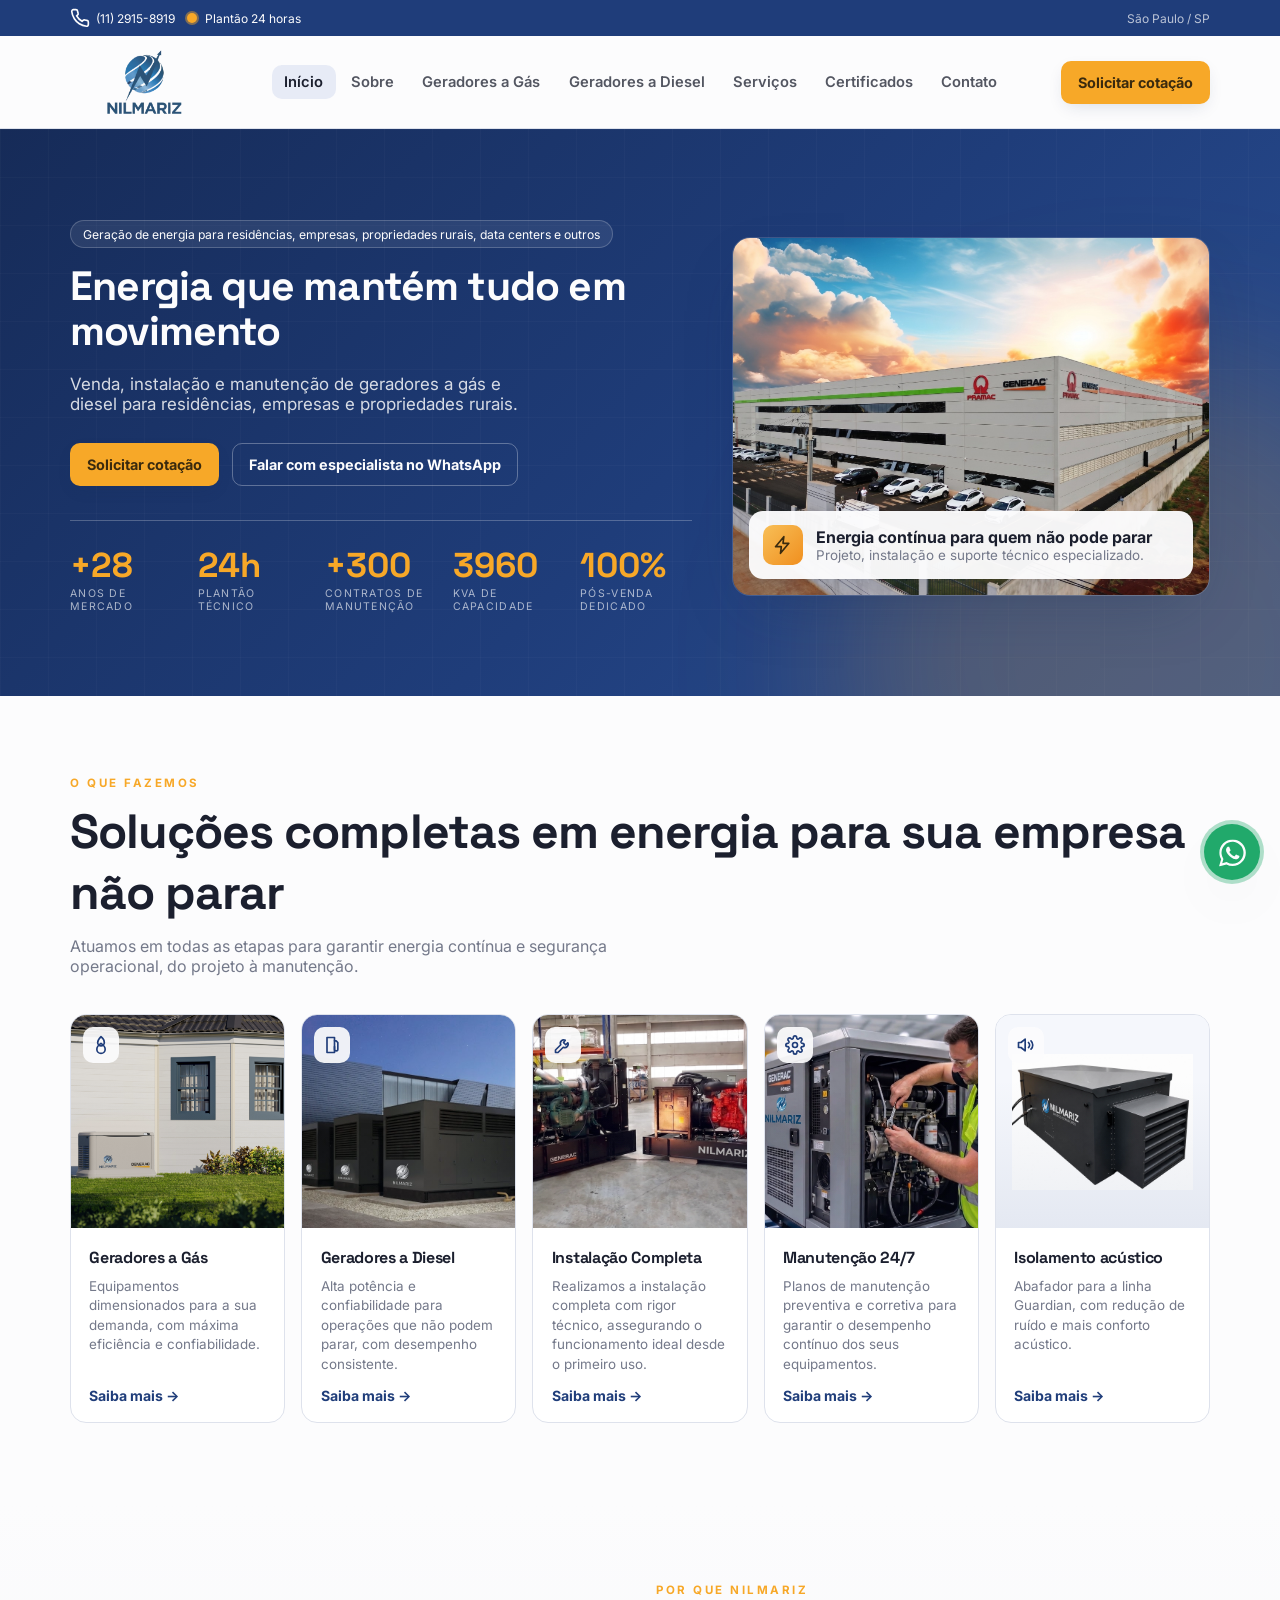
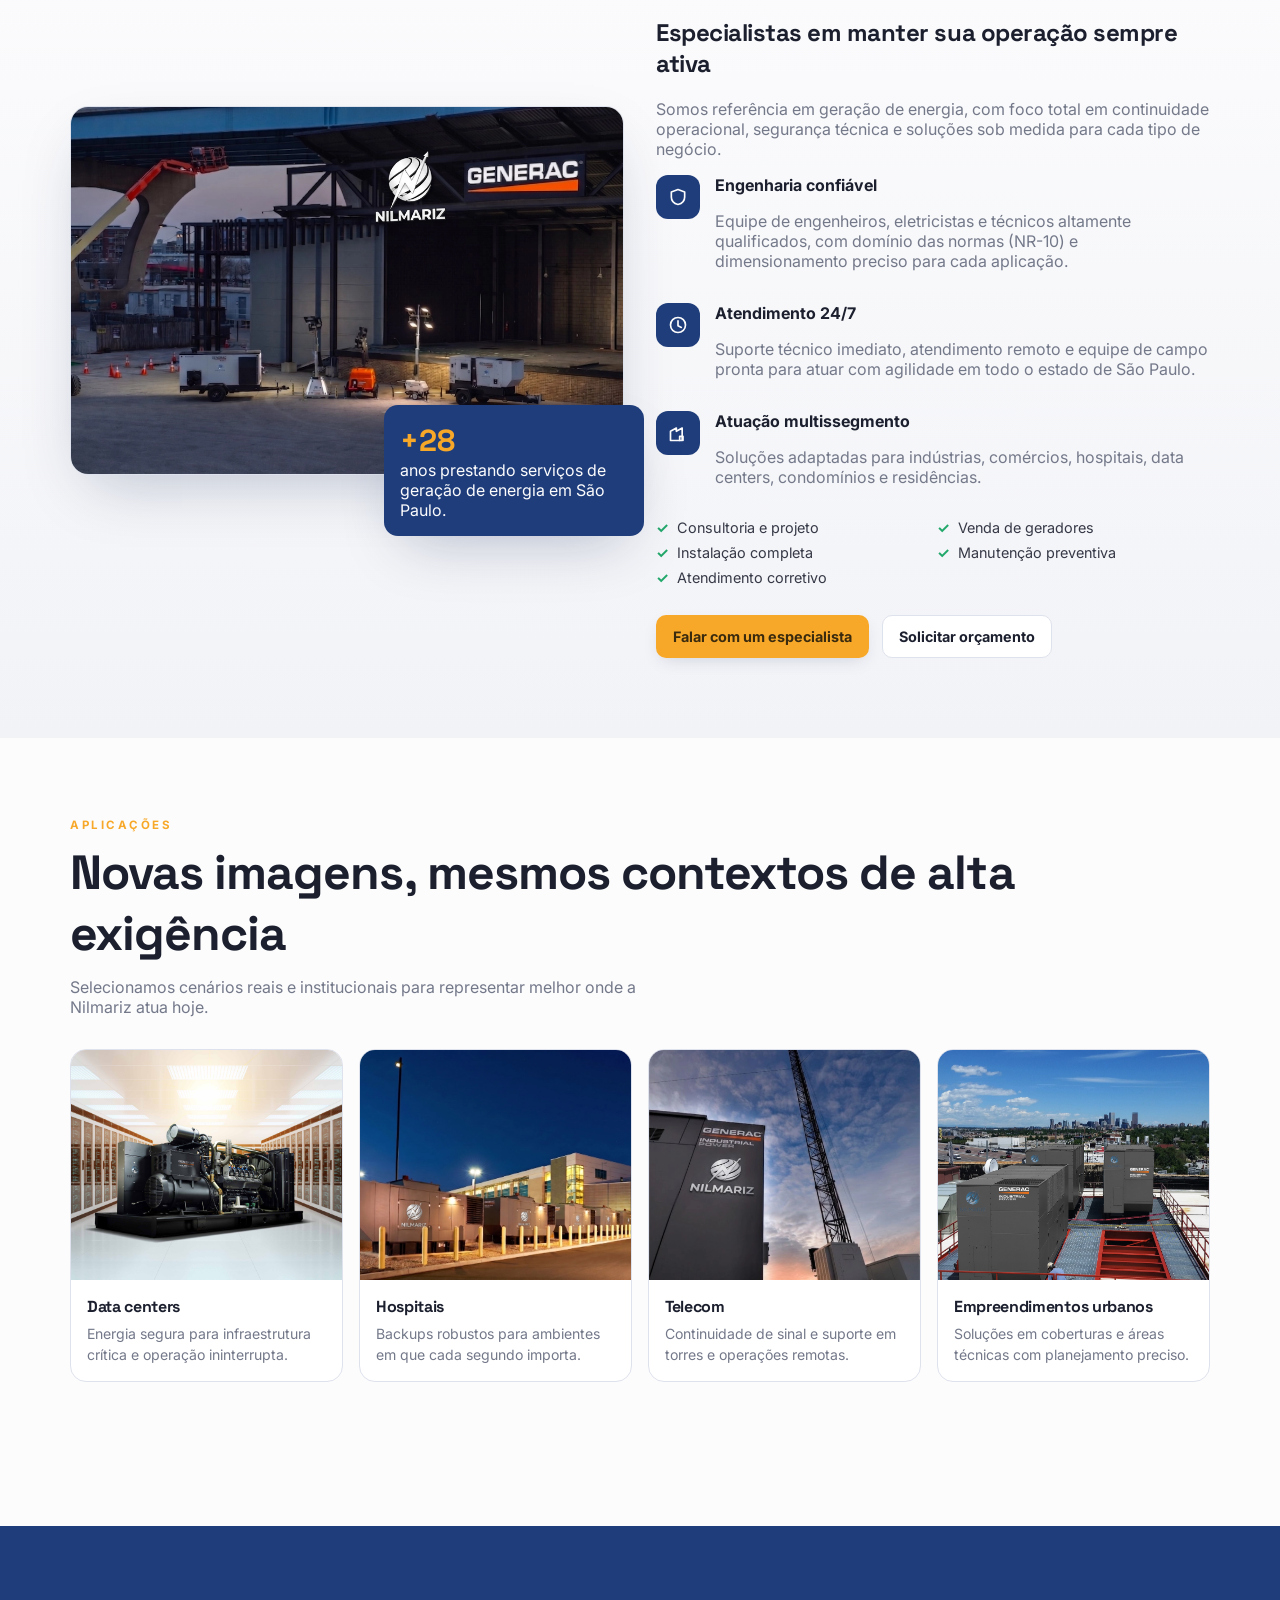
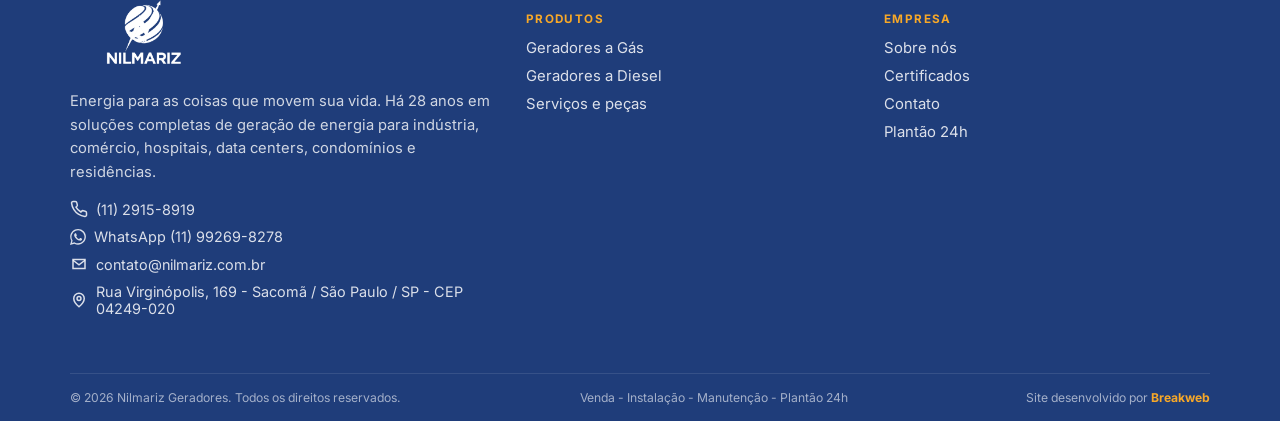
==== index.html @ 7e9a7c2b "Atualiza imagem principal da home" ====
﻿<!doctype html>
<html lang="pt-BR">
<head>
  <meta charset="utf-8">
  <meta name="viewport" content="width=device-width, initial-scale=1">
  <title>Nilmariz - Geradores a Gás e Diesel | Energia que move sua vida</title>
  <meta name="description" content="Venda, instalação e manutenção de geradores a gás e diesel para residências, empresas e propriedades rurais.">
  <link rel="preconnect" href="https://fonts.googleapis.com">
  <link rel="preconnect" href="https://fonts.gstatic.com" crossorigin>
  <link href="https://fonts.googleapis.com/css2?family=Inter:wght@400;500;600;700&family=Space+Grotesk:wght@500;600;700&display=swap" rel="stylesheet">
  <link rel="stylesheet" href="assets/styles.css">
  <link rel="icon" type="image/svg+xml" href="assets/images/favicon.svg">
</head>
<body data-page="home">
  <div data-header></div>

  <main>
    <section class="hero">
      <div class="pattern grid-pattern"></div>
      <div class="blur-ball"></div>
      <div class="container hero-grid">
        <div>
          <div class="pill">Geração de energia para residências, empresas, propriedades rurais, data centers e outros</div>
          <h1>Energia que mantém tudo em movimento</h1>
          <p>Venda, instalação e manutenção de geradores a gás e diesel para residências, empresas e propriedades rurais.</p>
          <div class="hero-actions">
            <a class="btn btn-energy" href="https://wa.me/5511992698278?text=Ol%C3%A1!%20Gostaria%20de%20solicitar%20uma%20cota%C3%A7%C3%A3o." target="_blank" rel="noreferrer">Solicitar cotação</a>
            <a class="btn btn-outline" href="https://wa.me/5511992698278?text=Ol%C3%A1!%20Quero%20falar%20com%20um%20especialista." target="_blank" rel="noreferrer">Falar com especialista no WhatsApp</a>
          </div>
          <div class="stats">
            <div><div class="value">+28</div><div class="label">anos de mercado</div></div>
            <div><div class="value">24h</div><div class="label">plantão técnico</div></div>
            <div><div class="value">+300</div><div class="label">contratos de manutenção</div></div>
            <div><div class="value">3960</div><div class="label">kVA de capacidade</div></div>
            <div><div class="value">100%</div><div class="label">pós-venda dedicado</div></div>
          </div>
        </div>
        <div class="hero-image-card hero-image-card-focus">
          <img src="assets/images/home-cover-building-clean.png" alt="Centro logístico com marcas parceiras e gerador em área externa">
          <div class="floating-card">
            <span class="floating-icon"><svg viewBox="0 0 24 24"><path d="M13 2L3 14h7l-1 8 10-12h-7z"/></svg></span>
            <span>
              <div class="floating-title">Energia contínua para quem não pode parar</div>
              <div class="floating-desc">Projeto, instalação e suporte técnico especializado.</div>
            </span>
          </div>
        </div>
      </div>
    </section>

    <section class="section">
      <div class="container">
        <div class="section-head">
          <div>
            <div class="eyebrow">O QUE FAZEMOS</div>
            <h2>Soluções completas em energia para sua empresa não parar</h2>
            <p class="muted">Atuamos em todas as etapas para garantir energia contínua e segurança operacional, do projeto à manutenção.</p>
          </div>
        </div>

        <div class="grid-4 solutions-grid">
          <a class="card product-card" href="geradores-gas.html">
            <div class="product-media">
              <img src="assets/images/residential-daytime-house.png" alt="Gerador residencial a gás ao lado de uma casa">
              <span class="icon-badge"><svg viewBox="0 0 24 24"><path d="M12 2s4 3.3 4 7a4 4 0 0 1-8 0c0-2.8 2-5 4-7z"/><path d="M12 10c3 2 5 4.2 5 7a5 5 0 0 1-10 0c0-2.8 1.8-4.8 5-7z"/></svg></span>
            </div>
            <div class="product-body">
              <h3>Geradores a Gás</h3>
              <p>Equipamentos dimensionados para a sua demanda, com máxima eficiência e confiabilidade.</p>
              <span class="link-arrow">Saiba mais &rarr;</span>
            </div>
          </a>

          <a class="card product-card" href="geradores-diesel.html">
            <div class="product-media product-media-diesel">
              <img src="assets/images/home-diesel-datacenter.png" alt="Geradores Nilmariz e Generac instalados em ambiente de data center">
              <span class="icon-badge"><svg viewBox="0 0 24 24"><path d="M6 3h9v18H6z"/><path d="M15 7h2l2 2v8a2 2 0 0 1-4 0v-3"/></svg></span>
            </div>
            <div class="product-body">
              <h3>Geradores a Diesel</h3>
              <p>Alta potência e confiabilidade para operações que não podem parar, com desempenho consistente.</p>
              <span class="link-arrow">Saiba mais &rarr;</span>
            </div>
          </a>

          <a class="card product-card" href="servicos.html">
            <div class="product-media product-media-install">
              <img src="assets/images/open-generators-showcase.png" alt="Geradores Nilmariz em área técnica prontos para instalação">
              <span class="icon-badge"><svg viewBox="0 0 24 24"><path d="M14.7 6.3a4 4 0 0 0-5.4 5.4L3 18v3h3l6.3-6.3a4 4 0 0 0 5.4-5.4l-2.4 2.4-2.6-2.6z"/></svg></span>
            </div>
            <div class="product-body">
              <h3>Instalação Completa</h3>
              <p>Realizamos a instalação completa com rigor técnico, assegurando o funcionamento ideal desde o primeiro uso.</p>
              <span class="link-arrow">Saiba mais &rarr;</span>
            </div>
          </a>

          <a class="card product-card" href="servicos.html">
            <div class="product-media">
              <img src="assets/images/maintenance-technician.png" alt="Técnico realizando manutenção em gerador Nilmariz">
              <span class="icon-badge"><svg viewBox="0 0 24 24"><circle cx="12" cy="12" r="3"/><path d="M19.4 15a1.7 1.7 0 0 0 .3 1.8l.1.1a2 2 0 1 1-2.8 2.8l-.1-.1a1.7 1.7 0 0 0-1.8-.3 1.7 1.7 0 0 0-1 1.5V21a2 2 0 1 1-4 0v-.2a1.7 1.7 0 0 0-1-1.5 1.7 1.7 0 0 0-1.8.3l-.1.1a2 2 0 1 1-2.8-2.8l.1-.1a1.7 1.7 0 0 0 .3-1.8 1.7 1.7 0 0 0-1.5-1H3a2 2 0 1 1 0-4h.2a1.7 1.7 0 0 0 1.5-1 1.7 1.7 0 0 0-.3-1.8l-.1-.1a2 2 0 1 1 2.8-2.8l.1.1a1.7 1.7 0 0 0 1.8.3 1.7 1.7 0 0 0 1-1.5V3a2 2 0 1 1 4 0v.2a1.7 1.7 0 0 0 1 1.5 1.7 1.7 0 0 0 1.8-.3l.1-.1a2 2 0 1 1 2.8 2.8l-.1.1a1.7 1.7 0 0 0-.3 1.8 1.7 1.7 0 0 0 1.5 1H21a2 2 0 1 1 0 4h-.2a1.7 1.7 0 0 0-1.5 1z"/></svg></span>
            </div>
            <div class="product-body">
              <h3>Manutenção 24/7</h3>
              <p>Planos de manutenção preventiva e corretiva para garantir o desempenho contínuo dos seus equipamentos.</p>
              <span class="link-arrow">Saiba mais &rarr;</span>
            </div>
          </a>
          <a class="card product-card" href="https://wa.me/5511992698278?text=Ol%C3%A1!%20Quero%20saber%20mais%20sobre%20isolamento%20ac%C3%BAstico%20para%20geradores%20Guardian." target="_blank" rel="noreferrer">
            <div class="product-media product-media-acoustic">
              <img src="assets/images/dropover-acoustic-box.png" alt="Solução de isolamento acústico Nilmariz para geradores Guardian">
              <span class="icon-badge"><svg viewBox="0 0 24 24"><path d="M11 5L6 9H3v6h3l5 4z"/><path d="M15 9a4 4 0 0 1 0 6"/><path d="M18 7a7 7 0 0 1 0 10"/></svg></span>
            </div>
            <div class="product-body">
              <h3>Isolamento acústico</h3>
              <p>Abafador para a linha Guardian, com redução de ruído e mais conforto acústico.</p>
              <span class="link-arrow">Saiba mais &rarr;</span>
            </div>
          </a>
        </div>
      </div>
    </section>

    <section class="section subtle">
      <div class="container split">
        <div>
          <div class="media-card media-card-why"><img src="assets/images/why-nilmariz-stage-power.png" alt="Equipamentos Nilmariz em operação em estrutura urbana com destaque para a marca"></div>
          <div class="badge-overlay"><strong>+28</strong><div>anos prestando serviços de geração de energia em São Paulo.</div></div>
        </div>
        <div>
          <div class="eyebrow">POR QUE NILMARIZ</div>
          <h2>Especialistas em manter sua operação sempre ativa</h2>
          <p class="muted">Somos referência em geração de energia, com foco total em continuidade operacional, segurança técnica e soluções sob medida para cada tipo de negócio.</p>

          <div class="reason"><span class="reason-icon"><svg viewBox="0 0 24 24"><path d="M12 3l8 3v6c0 5-3.5 8-8 9-4.5-1-8-4-8-9V6z"/></svg></span><div><strong>Engenharia confiável</strong><p class="muted">Equipe de engenheiros, eletricistas e técnicos altamente qualificados, com domínio das normas (NR-10) e dimensionamento preciso para cada aplicação.</p></div></div>
          <div class="reason"><span class="reason-icon"><svg viewBox="0 0 24 24"><circle cx="12" cy="12" r="9"/><path d="M12 7v6l4 2"/></svg></span><div><strong>Atendimento 24/7</strong><p class="muted">Suporte técnico imediato, atendimento remoto e equipe de campo pronta para atuar com agilidade em todo o estado de São Paulo.</p></div></div>
          <div class="reason"><span class="reason-icon"><svg viewBox="0 0 24 24"><path d="M3 21V10l7-4v4l7-4v15z"/><path d="M14 21v-5h4v5"/></svg></span><div><strong>Atuação multissegmento</strong><p class="muted">Soluções adaptadas para indústrias, comércios, hospitais, data centers, condomínios e residências.</p></div></div>

          <ul class="check-list grid">
            <li><span class="check-mark">&#10003;</span> Consultoria e projeto</li>
            <li><span class="check-mark">&#10003;</span> Venda de geradores</li>
            <li><span class="check-mark">&#10003;</span> Instalação completa</li>
            <li><span class="check-mark">&#10003;</span> Manutenção preventiva</li>
            <li><span class="check-mark">&#10003;</span> Atendimento corretivo</li>
          </ul>

          <div class="hero-actions">
            <a class="btn btn-energy" href="https://wa.me/5511992698278?text=Ol%C3%A1!%20Quero%20falar%20com%20um%20especialista." target="_blank" rel="noreferrer">Falar com um especialista</a>
            <a class="btn btn-outline-dark" href="https://wa.me/5511992698278?text=Ol%C3%A1!%20Gostaria%20de%20solicitar%20um%20or%C3%A7amento." target="_blank" rel="noreferrer">Solicitar orçamento</a>
          </div>
        </div>
      </div>
    </section>

    <section class="section">
      <div class="container">
        <div class="section-head">
          <div>
            <div class="eyebrow">APLICAÇÕES</div>
            <h2>Novas imagens, mesmos contextos de alta exigência</h2>
            <p class="muted">Selecionamos cenários reais e institucionais para representar melhor onde a Nilmariz atua hoje.</p>
          </div>
        </div>
        <div class="showcase-grid">
          <article class="card showcase-card">
            <img src="assets/images/datacenter-generator-room.png" alt="Gerador instalado em sala de data center">
            <div class="showcase-copy">
              <h3>Data centers</h3>
              <p>Energia segura para infraestrutura crítica e operação ininterrupta.</p>
            </div>
          </article>
          <article class="card showcase-card">
            <img src="assets/images/hospital-campus-night.png" alt="Geradores instalados em área externa hospitalar">
            <div class="showcase-copy">
              <h3>Hospitais</h3>
              <p>Backups robustos para ambientes em que cada segundo importa.</p>
            </div>
          </article>
          <article class="card showcase-card showcase-card-telecom">
            <img src="assets/images/telecom-tower-sunset.png" alt="Gerador de apoio em estrutura de telecomunicações">
            <div class="showcase-copy">
              <h3>Telecom</h3>
              <p>Continuidade de sinal e suporte em torres e operações remotas.</p>
            </div>
          </article>
          <article class="card showcase-card">
            <img src="assets/images/rooftop-generator-bank.png" alt="Conjunto de geradores em cobertura técnica">
            <div class="showcase-copy">
              <h3>Empreendimentos urbanos</h3>
              <p>Soluções em coberturas e áreas técnicas com planejamento preciso.</p>
            </div>
          </article>
        </div>
      </div>
    </section>
  </main>

  <div data-footer></div>
  <script src="assets/app.js"></script>
</body>
</html>
---- assets/styles.css ----
:root {
  --background: #fcfcfd;
  --foreground: #1b1f2e;
  --card: #ffffff;
  --primary: #1f3d7a;
  --primary-foreground: #fcfcfd;
  --primary-soft: #edeff7;
  --secondary: #f2f3f7;
  --muted: #f3f4f7;
  --muted-foreground: #74798a;
  --accent: #e7ebf6;
  --energy: #f7a828;
  --energy-foreground: #3a2a0e;
  --success: #22a86b;
  --success-foreground: #fcfcfd;
  --border: #dee2ec;
  --ring: #1f3d7a;
  --gradient-hero: linear-gradient(135deg, #162b58 0%, #1f3d7a 55%, #2a4f95 100%);
  --gradient-energy: linear-gradient(135deg, #f8bf57 0%, #f08f1f 100%);
  --gradient-subtle: linear-gradient(180deg, #fcfcfd 0%, #f2f3f7 100%);
  --shadow-sm: 0 1px 2px 0 rgba(22, 43, 88, 0.06);
  --shadow-card: 0 6px 18px -6px rgba(22, 43, 88, 0.18);
  --shadow-elevated: 0 24px 60px -20px rgba(22, 43, 88, 0.28);
  --shadow-glow: 0 12px 40px -12px rgba(247, 168, 40, 0.45);
}

* {
  box-sizing: border-box;
}

html {
  scroll-behavior: smooth;
}

body {
  margin: 0;
  background: var(--background);
  color: var(--foreground);
  font-family: "Inter", sans-serif;
  text-rendering: optimizeLegibility;
  -webkit-font-smoothing: antialiased;
}

h1, h2, h3, h4 {
  font-family: "Space Grotesk", sans-serif;
  letter-spacing: -0.02em;
}

a {
  color: inherit;
  text-decoration: none;
}

.container {
  width: min(1140px, calc(100% - 2rem));
  margin: 0 auto;
}

.section {
  padding: 5rem 0;
}

.section.subtle {
  background: var(--gradient-subtle);
}

.eyebrow {
  font-size: 0.72rem;
  font-weight: 700;
  letter-spacing: 0.22em;
  text-transform: uppercase;
  color: var(--energy);
}

.muted {
  color: var(--muted-foreground);
}

.grid-pattern {
  background-image:
    linear-gradient(rgba(255, 255, 255, 0.06) 1px, transparent 1px),
    linear-gradient(90deg, rgba(255, 255, 255, 0.06) 1px, transparent 1px);
  background-size: 48px 48px;
}

.header-top {
  background: var(--primary);
  color: var(--primary-foreground);
  font-size: 0.75rem;
}

.header-top .container {
  min-height: 36px;
  display: flex;
  align-items: center;
  justify-content: space-between;
  gap: 1rem;
}

.top-left,
.top-right {
  display: flex;
  align-items: center;
  gap: 0.75rem;
}

.ping-wrap {
  position: relative;
  width: 10px;
  height: 10px;
}

.ping-wrap::before,
.ping-wrap::after {
  content: "";
  position: absolute;
  border-radius: 999px;
}

.ping-wrap::before {
  inset: 0;
  background: var(--energy);
}

.ping-wrap::after {
  inset: -2px;
  background: rgba(247, 168, 40, 0.45);
  animation: ping 1.3s infinite;
}

@keyframes ping {
  0% { transform: scale(0.8); opacity: 1; }
  100% { transform: scale(1.8); opacity: 0; }
}

.site-header {
  position: sticky;
  top: 0;
  z-index: 40;
  background: rgba(252, 252, 253, 0.9);
  border-bottom: 1px solid var(--border);
  backdrop-filter: blur(12px);
}

.site-header .bar {
  min-height: 92px;
  display: flex;
  align-items: center;
  justify-content: space-between;
  gap: 1rem;
}

.brand {
  display: flex;
  align-items: center;
  flex-shrink: 0;
}

.brand-logo {
  width: auto;
  height: clamp(80px, 6.6vw, 98px);
  display: block;
  object-fit: contain;
}

.nav-links {
  display: flex;
  align-items: center;
  gap: 0.2rem;
}

.nav-links a {
  font-size: 0.92rem;
  font-weight: 600;
  color: rgba(27, 31, 46, 0.75);
  padding: 0.52rem 0.78rem;
  border-radius: 10px;
  transition: 0.2s ease;
}

.nav-links a:hover,
.nav-links a.active {
  background: var(--accent);
  color: var(--foreground);
}

.btn {
  border: 1px solid transparent;
  border-radius: 10px;
  padding: 0.75rem 1rem;
  font-weight: 700;
  font-size: 0.9rem;
  display: inline-flex;
  align-items: center;
  justify-content: center;
  gap: 0.5rem;
  cursor: pointer;
  transition: 0.2s ease;
}

.btn:hover {
  transform: translateY(-1px);
}

.btn-energy {
  background: var(--energy);
  color: var(--energy-foreground);
  box-shadow: var(--shadow-card);
}

.btn-energy:hover {
  box-shadow: var(--shadow-glow);
  transform: scale(1.02);
}

.btn-outline {
  border-color: rgba(252, 252, 253, 0.3);
  color: var(--primary-foreground);
}

.btn-outline:hover {
  background: rgba(252, 252, 253, 0.11);
}

.btn-outline-dark {
  border-color: var(--border);
  color: var(--foreground);
  background: var(--card);
}

.header-actions {
  display: flex;
  align-items: center;
  gap: 0.55rem;
}

.mobile-toggle {
  width: 38px;
  height: 38px;
  border: 1px solid var(--border);
  border-radius: 10px;
  display: none;
  place-items: center;
  background: #fff;
  cursor: pointer;
}

.mobile-nav {
  display: none;
  border-top: 1px solid var(--border);
  padding: 0.7rem 0;
}

.mobile-nav a {
  display: block;
  padding: 0.72rem 0.2rem;
  font-weight: 600;
  color: rgba(27, 31, 46, 0.82);
}

.hero {
  position: relative;
  overflow: hidden;
  background: var(--gradient-hero);
  color: var(--primary-foreground);
}

.hero .pattern {
  position: absolute;
  inset: 0;
  opacity: 0.4;
}

.hero .blur-ball {
  position: absolute;
  right: -160px;
  top: 40%;
  width: 600px;
  height: 600px;
  border-radius: 999px;
  background: rgba(247, 168, 40, 0.2);
  filter: blur(80px);
}

.hero-grid {
  display: grid;
  gap: 2.5rem;
  grid-template-columns: 1.3fr 1fr;
  padding: 5.7rem 0 5.2rem;
  position: relative;
  z-index: 1;
}

.pill {
  width: fit-content;
  border: 1px solid rgba(252, 252, 253, 0.2);
  background: rgba(252, 252, 253, 0.08);
  border-radius: 999px;
  padding: 0.35rem 0.75rem;
  font-size: 0.76rem;
}

.hero h1 {
  font-size: clamp(1.8rem, 3.2vw, 2.9rem);
  margin: 1rem 0 0;
  line-height: 1.1;
}

.energy-gradient {
  background: var(--gradient-energy);
  -webkit-background-clip: text;
  background-clip: text;
  color: transparent;
}

.hero p {
  font-size: 1.06rem;
  color: rgba(252, 252, 253, 0.83);
  max-width: 42ch;
  margin-top: 1.25rem;
}

.hero-actions {
  margin-top: 1.8rem;
  display: flex;
  flex-wrap: wrap;
  gap: 0.8rem;
}

.stats {
  margin-top: 2.1rem;
  padding-top: 1.4rem;
  border-top: 1px solid rgba(252, 252, 253, 0.24);
  display: grid;
  grid-template-columns: repeat(5, minmax(0, 1fr));
  gap: 1rem;
}

.stats .value {
  color: var(--energy);
  font-size: clamp(1.65rem, 2.7vw, 2.4rem);
  font-family: "Space Grotesk", sans-serif;
  font-weight: 700;
}

.stats .label {
  text-transform: uppercase;
  letter-spacing: 0.12em;
  font-size: 0.66rem;
  color: rgba(252, 252, 253, 0.64);
}

.hero-image-card {
  position: relative;
  min-height: 460px;
  border: 1px solid rgba(252, 252, 253, 0.14);
  border-radius: 18px;
  overflow: hidden;
  box-shadow: var(--shadow-elevated);
}

.hero-image-card img,
.media-card img {
  width: 100%;
  height: 100%;
  object-fit: cover;
}

.hero-image-card-focus img {
  object-fit: cover;
  object-position: center;
}

.hero-image-card-focus {
  min-height: 0;
  aspect-ratio: 4 / 3;
  align-self: center;
}

.floating-card {
  position: absolute;
  left: 1rem;
  right: 1rem;
  bottom: 1rem;
  display: flex;
  gap: 0.85rem;
  align-items: center;
  border-radius: 14px;
  padding: 0.88rem;
  background: rgba(252, 252, 253, 0.96);
  box-shadow: var(--shadow-card);
}

.floating-icon {
  width: 40px;
  height: 40px;
  border-radius: 10px;
  display: grid;
  place-items: center;
  background: var(--gradient-energy);
  color: var(--energy-foreground);
}

.floating-icon svg,
.icon-badge svg,
.reason-icon svg {
  width: 20px;
  height: 20px;
  stroke-width: 2;
  fill: none;
  stroke: currentColor;
  stroke-linecap: round;
  stroke-linejoin: round;
}

.floating-title {
  color: var(--foreground);
  font-weight: 700;
}

.floating-desc {
  color: var(--muted-foreground);
  font-size: 0.84rem;
}

.section-head {
  display: flex;
  align-items: end;
  justify-content: space-between;
  gap: 1rem;
}

.section-head h2 {
  margin: 0.65rem 0 0;
  font-size: clamp(1.85rem, 4vw, 3rem);
}

.section-head p {
  margin: 0.8rem 0 0;
  max-width: 58ch;
}

.grid-4 {
  margin-top: 2.4rem;
  display: grid;
  grid-template-columns: repeat(4, minmax(0, 1fr));
  gap: 1rem;
}

.solutions-grid {
  grid-template-columns: repeat(5, minmax(0, 1fr));
  align-items: stretch;
}

.grid-3 {
  margin-top: 2.4rem;
  display: grid;
  grid-template-columns: repeat(3, minmax(0, 1fr));
  gap: 1rem;
}

.grid-2 {
  display: grid;
  grid-template-columns: repeat(2, minmax(0, 1fr));
  gap: 1rem;
}

.card {
  background: var(--card);
  border: 1px solid var(--border);
  border-radius: 16px;
}

.product-card {
  overflow: hidden;
  transition: 0.25s ease;
}

.solutions-grid .product-card {
  display: flex;
  flex-direction: column;
  height: 100%;
}

.product-card:hover {
  transform: translateY(-4px);
  border-color: rgba(31, 61, 122, 0.4);
  box-shadow: var(--shadow-card);
}

.product-media {
  position: relative;
  aspect-ratio: 1 / 1;
  overflow: hidden;
  background: #e9edf5;
  display: flex;
  align-items: center;
  justify-content: center;
}

.product-media img {
  width: 100%;
  height: 100%;
  object-fit: cover;
  object-position: center;
  transition: transform 0.8s ease;
}

.product-media-diesel img {
  object-position: center;
}

.product-media-install img {
  object-position: center;
}

.product-media-acoustic {
  background: #f5f7fc;
}

.product-media-acoustic img {
  object-fit: contain;
  padding: 1rem;
}

.product-card:hover .product-media img {
  transform: scale(1.02);
}

.product-media::after {
  content: "";
  position: absolute;
  inset: 0;
  background: linear-gradient(180deg, transparent 30%, rgba(31, 61, 122, 0.08) 100%);
}

.icon-badge {
  position: absolute;
  top: 0.75rem;
  left: 0.75rem;
  width: 36px;
  height: 36px;
  border-radius: 10px;
  display: grid;
  place-items: center;
  z-index: 2;
  background: rgba(252, 252, 253, 0.92);
  color: var(--primary);
}

.product-body {
  padding: 1.15rem;
}

.solutions-grid .product-body {
  display: flex;
  flex: 1;
  flex-direction: column;
}

.product-body h3 {
  margin: 0;
  font-size: 1.12rem;
}

.product-body p {
  margin: 0.58rem 0 0.8rem;
  color: var(--muted-foreground);
  font-size: 0.9rem;
  line-height: 1.5;
}

.solutions-grid .product-body h3 {
  font-size: 1rem;
}

.solutions-grid .product-body p {
  font-size: 0.84rem;
  line-height: 1.45;
}

.solutions-grid .link-arrow {
  margin-top: auto;
}

.showcase-grid {
  margin-top: 2rem;
  display: grid;
  grid-template-columns: repeat(4, minmax(0, 1fr));
  gap: 1rem;
}

.showcase-card {
  overflow: hidden;
}

.showcase-card img {
  width: 100%;
  height: 230px;
  object-fit: cover;
  display: block;
}

.showcase-card-telecom img {
  object-position: center top;
}

.showcase-card-logistics img {
  object-position: 84% center;
}

.showcase-card-temp-power img {
  object-fit: cover;
  object-position: center;
}

.showcase-card-rooftop-service img {
  object-position: 32% center;
}

.showcase-card-temp-service img {
  object-position: 42% center;
}

.showcase-card-guardian img {
  object-position: center 58%;
}

.showcase-copy {
  padding: 1rem;
}

.showcase-copy h3 {
  margin: 0 0 0.35rem;
  font-size: 1rem;
}

.showcase-copy p {
  margin: 0;
  color: var(--muted-foreground);
  font-size: 0.88rem;
  line-height: 1.5;
}

.link-arrow {
  color: var(--primary);
  font-weight: 700;
  font-size: 0.88rem;
}

.split {
  display: grid;
  grid-template-columns: 1fr 1fr;
  gap: 2rem;
  align-items: center;
}

.split > * {
  min-width: 0;
}

.split-top {
  align-items: start;
}

.media-card {
  border-radius: 18px;
  overflow: hidden;
  box-shadow: var(--shadow-elevated);
  border: 1px solid var(--border);
  min-height: 450px;
}

.media-card-install {
  min-height: 0;
  aspect-ratio: 16 / 10;
}

.media-card-install img {
  width: 100%;
  height: 100%;
  object-fit: cover;
  display: block;
}

.media-card-maintenance {
  min-height: 0;
  aspect-ratio: 16 / 9;
}

.media-card-maintenance img {
  width: 100%;
  height: 100%;
  object-fit: cover;
  object-position: center;
  display: block;
}

.media-card-why {
  min-height: 0;
  aspect-ratio: 3 / 2;
}

.media-card-why img {
  width: 100%;
  height: 100%;
  object-fit: cover;
  object-position: center;
  display: block;
}

.badge-overlay {
  margin-left: auto;
  margin-top: -70px;
  max-width: 260px;
  background: var(--primary);
  color: var(--primary-foreground);
  border-radius: 14px;
  padding: 1rem;
  box-shadow: var(--shadow-elevated);
  position: relative;
  right: -20px;
}

.badge-overlay strong {
  color: var(--energy);
  font-family: "Space Grotesk", sans-serif;
  font-size: 1.9rem;
}

.reason {
  display: flex;
  gap: 0.95rem;
  margin-top: 1rem;
}

.reason-icon,
.icon-box {
  width: 44px;
  height: 44px;
  border-radius: 12px;
  display: grid;
  place-items: center;
  flex-shrink: 0;
}

.reason-icon {
  background: var(--primary);
  color: var(--primary-foreground);
}

.icon-box.energy {
  background: var(--gradient-energy);
  color: var(--energy-foreground);
}

.icon-box.primary {
  background: var(--primary);
  color: var(--primary-foreground);
}

.icon-box svg {
  width: 20px;
  height: 20px;
  stroke-width: 2;
  fill: none;
  stroke: currentColor;
  stroke-linecap: round;
  stroke-linejoin: round;
}

.check-list {
  margin: 1rem 0 0;
  padding: 0;
  list-style: none;
  display: grid;
  gap: 0.5rem;
}

.check-list.grid {
  grid-template-columns: repeat(2, minmax(0, 1fr));
}

.check-list li {
  display: flex;
  align-items: start;
  gap: 0.5rem;
  color: rgba(27, 31, 46, 0.88);
  font-size: 0.9rem;
}

.check-list li svg {
  color: var(--success);
  flex-shrink: 0;
  margin-top: 0.15rem;
}

.check-mark {
  color: var(--success);
  font-weight: 700;
}

.check-list li::first-letter,
.model::first-letter {
  color: var(--success);
  font-weight: 700;
}

.cta-banner {
  position: relative;
  overflow: hidden;
  background: var(--primary);
  color: var(--primary-foreground);
}

.cta-banner .container {
  position: relative;
  z-index: 1;
  display: flex;
  justify-content: space-between;
  align-items: center;
  gap: 1rem;
}

.cta-banner .orb {
  position: absolute;
  left: -130px;
  top: -130px;
  width: 380px;
  height: 380px;
  border-radius: 999px;
  background: rgba(247, 168, 40, 0.2);
  filter: blur(65px);
}

.cta-banner .pattern {
  position: absolute;
  inset: 0;
  opacity: 0.3;
}

.cta-buttons {
  display: flex;
  flex-wrap: wrap;
  gap: 0.7rem;
}

.page-hero {
  position: relative;
  overflow: hidden;
  background: var(--gradient-hero);
  color: var(--primary-foreground);
  padding: 5rem 0;
}

.page-hero-media {
  position: absolute;
  right: 0;
  top: 0;
  bottom: 0;
  width: 52%;
  opacity: 0.28;
}

.page-hero-media::after {
  content: "";
  position: absolute;
  inset: 0;
  background: linear-gradient(90deg, rgba(31, 61, 122, 1) 0%, rgba(31, 61, 122, 0.6) 40%, rgba(31, 61, 122, 0) 100%);
}

.page-hero-media img {
  width: 100%;
  height: 100%;
  object-fit: cover;
}

.page-hero-content {
  position: relative;
  z-index: 1;
  max-width: 720px;
}

.page-hero h1 {
  margin: 0.55rem 0 0;
  font-size: clamp(2rem, 4.8vw, 3.7rem);
}

.page-hero p {
  margin-top: 1rem;
  color: rgba(252, 252, 253, 0.85);
  max-width: 58ch;
}

.feature-card {
  padding: 1.25rem;
  transition: 0.22s ease;
}

.feature-card:hover {
  transform: translateY(-2px);
  box-shadow: var(--shadow-card);
}

.feature-card h3 {
  margin: 0.8rem 0 0;
  font-size: 1.08rem;
}

.feature-card p {
  margin: 0.55rem 0 0;
  color: var(--muted-foreground);
  font-size: 0.92rem;
  line-height: 1.5;
}

.line-card {
  padding: 1.4rem;
  display: flex;
  flex-direction: column;
}

.line-top {
  display: flex;
  justify-content: space-between;
  gap: 0.8rem;
  align-items: center;
}

.badge {
  border-radius: 999px;
  font-size: 0.72rem;
  font-weight: 700;
  padding: 0.3rem 0.62rem;
}

.badge.energy {
  background: rgba(247, 168, 40, 0.2);
  color: var(--energy-foreground);
}

.line-sub {
  margin-top: 0.42rem;
  color: var(--muted-foreground);
  font-size: 0.88rem;
}

.models-list {
  margin-top: 0.82rem;
  border-top: 1px solid var(--border);
  padding-top: 0.82rem;
}

.model {
  display: flex;
  align-items: start;
  gap: 0.42rem;
  font-size: 0.86rem;
  margin-top: 0.42rem;
}

.power-card {
  padding: 1.5rem;
}

.power-head {
  display: flex;
  justify-content: space-between;
  align-items: end;
  gap: 1rem;
}

.power-grid {
  margin-top: 1rem;
  display: grid;
  grid-template-columns: repeat(4, minmax(0, 1fr));
  gap: 0.5rem 0.9rem;
}

.mini-chip {
  border-radius: 999px;
  background: var(--accent);
  font-size: 0.75rem;
  font-weight: 600;
  padding: 0.3rem 0.65rem;
  width: fit-content;
}

.benefit-card {
  background: var(--primary);
  color: var(--primary-foreground);
  border-radius: 18px;
  padding: 1.6rem;
  box-shadow: var(--shadow-elevated);
}

.benefit-card h3 {
  margin: 0;
  color: var(--energy);
  font-size: 1.3rem;
}

.contact-grid {
  display: grid;
  grid-template-columns: repeat(3, minmax(0, 1fr));
  gap: 1rem;
}

.services-maint-grid {
  display: grid;
  grid-template-columns: 1.2fr 1fr;
  gap: 1.4rem;
}

.contact-card {
  padding: 1.25rem;
  transition: 0.2s ease;
}

.contact-card:hover {
  transform: translateY(-2px);
  box-shadow: var(--shadow-card);
}

.contact-card.highlight {
  border-color: rgba(34, 168, 107, 0.45);
  background: rgba(34, 168, 107, 0.05);
}

.contact-card h3 {
  margin: 0.8rem 0 0;
}

.contact-value {
  margin-top: 0.45rem;
  font-weight: 600;
}

.address-banner {
  margin-top: 2.1rem;
  display: grid;
  grid-template-columns: 1fr 1fr;
  gap: 1.5rem;
  border-radius: 18px;
  background: var(--gradient-hero);
  color: var(--primary-foreground);
  padding: 1.8rem;
}

.address-lines {
  margin-top: 1rem;
  display: grid;
  gap: 0.8rem;
}

.address-line {
  display: flex;
  align-items: start;
  gap: 0.55rem;
  color: rgba(252, 252, 253, 0.86);
  font-size: 0.92rem;
}

.map-wrap {
  border: 1px solid rgba(252, 252, 253, 0.2);
  border-radius: 14px;
  overflow: hidden;
  min-height: 260px;
}

.map-wrap iframe {
  width: 100%;
  height: 100%;
  min-height: 260px;
  border: 0;
}

.site-footer {
  background: var(--primary);
  color: var(--primary-foreground);
  margin-top: 4rem;
}

.footer-main {
  padding: 4rem 0 2.5rem;
  display: grid;
  grid-template-columns: 1.3fr 1fr 1fr;
  gap: 2rem;
  align-items: start;
}

.footer-brand {
  display: flex;
  align-items: center;
}

.footer-logo-image {
  filter: brightness(0) invert(1);
  width: auto;
  max-width: min(100%, 240px);
  height: 84px;
  display: block;
  object-fit: contain;
}

.footer-logo-image-light {
  filter: brightness(0) invert(1);
}

.footer-intro {
  margin-top: 1rem;
  color: rgba(252, 252, 253, 0.8);
  font-size: 0.92rem;
  line-height: 1.6;
}

.footer-contact {
  margin-top: 1rem;
  list-style: none;
  padding: 0;
  display: grid;
  gap: 0.62rem;
}

.footer-contact li {
  display: flex;
  gap: 0.5rem;
  align-items: center;
  color: rgba(252, 252, 253, 0.85);
  font-size: 0.9rem;
}

.footer-contact li svg {
  width: 18px;
  height: 18px;
  flex: 0 0 auto;
}

.footer-title {
  color: var(--energy);
  font-weight: 700;
  letter-spacing: 0.12em;
  text-transform: uppercase;
  font-size: 0.73rem;
  margin-bottom: 0.7rem;
}

.footer-nav-column {
  padding-top: 1.35rem;
}

.footer-links {
  list-style: none;
  padding: 0;
  margin: 0;
  display: grid;
  gap: 0.5rem;
}

.footer-links a {
  color: rgba(252, 252, 253, 0.86);
  font-size: 0.93rem;
}

.footer-bottom {
  border-top: 1px solid rgba(252, 252, 253, 0.1);
  padding: 1rem 0;
  display: flex;
  flex-wrap: wrap;
  align-items: center;
  gap: 1rem;
  justify-content: space-between;
  font-size: 0.76rem;
  color: rgba(252, 252, 253, 0.6);
}

.footer-credit-link {
  color: var(--energy);
  font-weight: 700;
}

.footer-credit-link:hover {
  color: #ffd27a;
}

.certificates-preview {
  margin-top: 2rem;
  padding: 1.4rem 1.5rem;
  border: 1px solid var(--border);
  border-radius: 18px;
  background: linear-gradient(135deg, rgba(31, 61, 122, 0.06) 0%, rgba(247, 168, 40, 0.1) 100%);
  display: flex;
  align-items: center;
  justify-content: space-between;
  gap: 1rem;
}

.certificate-grid {
  margin-top: 2rem;
  display: grid;
  grid-template-columns: repeat(4, minmax(0, 1fr));
  gap: 1rem;
}

.certificate-card {
  overflow: hidden;
}

.certificate-media {
  background: #fff;
  padding: 1rem;
  display: grid;
  place-items: center;
  min-height: 260px;
}

.certificate-media img {
  width: 100%;
  max-height: 220px;
  object-fit: contain;
  display: block;
}

.certificate-copy {
  padding: 1rem;
}

.certificate-copy h3 {
  margin: 0 0 0.35rem;
  font-size: 1rem;
}

.certificate-copy p {
  margin: 0;
  color: var(--muted-foreground);
  font-size: 0.88rem;
  line-height: 1.5;
}

.fab {
  position: fixed;
  right: 1.25rem;
  bottom: 1.25rem;
  z-index: 55;
  width: 56px;
  height: 56px;
  border-radius: 999px;
  display: flex;
  align-items: center;
  justify-content: center;
  padding: 0;
  line-height: 0;
  font-size: 0;
  background: var(--success);
  color: var(--success-foreground);
  box-shadow: var(--shadow-elevated);
}

.fab::before {
  content: "";
  position: absolute;
  inset: -4px;
  border-radius: 999px;
  background: rgba(34, 168, 107, 0.35);
  z-index: -1;
  animation: ping 1.4s infinite;
}

.fab-icon {
  width: 100%;
  height: 100%;
  display: flex;
  align-items: center;
  justify-content: center;
}

.not-found {
  min-height: 60vh;
  display: grid;
  place-items: center;
  text-align: center;
  padding: 2rem 0;
}

.not-found .code {
  font-family: "Space Grotesk", sans-serif;
  font-size: 4.8rem;
  font-weight: 700;
  color: var(--primary);
}

svg.icon {
  width: 20px;
  height: 20px;
  stroke-width: 2;
  fill: none;
  stroke: currentColor;
}

svg.icon-whatsapp {
  width: 24px;
  height: 24px;
  display: block;
  position: relative;
  z-index: 1;
  margin: 0;
}

.fab .icon-whatsapp {
  width: 27px;
  height: 27px;
  margin: 0 auto;
  transform: translateY(0.5px);
}

.footer-contact .icon-whatsapp {
  width: 16px;
  height: 16px;
  margin: 0;
}

.contact-card .icon-box .icon-whatsapp {
  width: 20px;
  height: 20px;
}

.contact-card .icon-box .icon-whatsapp-solid {
  width: 17px;
  height: 17px;
  display: block;
  flex-shrink: 0;
}

@media (max-width: 1024px) {
  .nav-links { display: none; }
  .mobile-toggle { display: grid; }
  .desktop-quote-btn { display: none; }
  .hero-grid,
  .split,
  .footer-main,
  .address-banner {
    grid-template-columns: 1fr;
  }
  .hero-image-card {
    min-height: 340px;
  }
  .hero-image-card-focus {
    aspect-ratio: 16 / 11;
  }
  .stats {
    grid-template-columns: repeat(2, minmax(0, 1fr));
  }
  .page-hero-media { display: none; }
  .badge-overlay { margin-top: 1rem; right: 0; }
  .power-grid { grid-template-columns: repeat(2, minmax(0, 1fr)); }
  .grid-4 { grid-template-columns: repeat(2, minmax(0, 1fr)); }
  .solutions-grid { grid-template-columns: repeat(3, minmax(0, 1fr)); }
  .grid-3 { grid-template-columns: repeat(2, minmax(0, 1fr)); }
  .showcase-grid { grid-template-columns: repeat(2, minmax(0, 1fr)); }
  .contact-grid { grid-template-columns: repeat(2, minmax(0, 1fr)); }
  .certificate-grid { grid-template-columns: repeat(2, minmax(0, 1fr)); }
  .services-maint-grid { grid-template-columns: 1fr; }
  .footer-nav-column { padding-top: 0; }
}

@media (max-width: 768px) {
  .header-top { display: none; }
  .mobile-nav.open { display: block; }
  .section { padding: 3.5rem 0; }
  .hero-grid { padding: 4.4rem 0; }
  .section-head { flex-direction: column; align-items: start; }
  .check-list.grid { grid-template-columns: 1fr; }
  .grid-4, .grid-3, .grid-2, .power-grid, .showcase-grid, .certificate-grid { grid-template-columns: 1fr; }
  .solutions-grid { grid-template-columns: 1fr; }
  .contact-grid { grid-template-columns: 1fr; }
  .cta-banner .container { flex-direction: column; align-items: flex-start; }
  .footer-bottom { flex-direction: column; }
  .certificates-preview { flex-direction: column; align-items: flex-start; }
  .media-card { min-height: 0; }
  .media-card img { height: 100%; display: block; }
  .hero-image-card-focus {
    aspect-ratio: 4 / 3;
  }
  .brand-logo { height: 64px; }
  .footer-logo-image { height: 70px; }
}
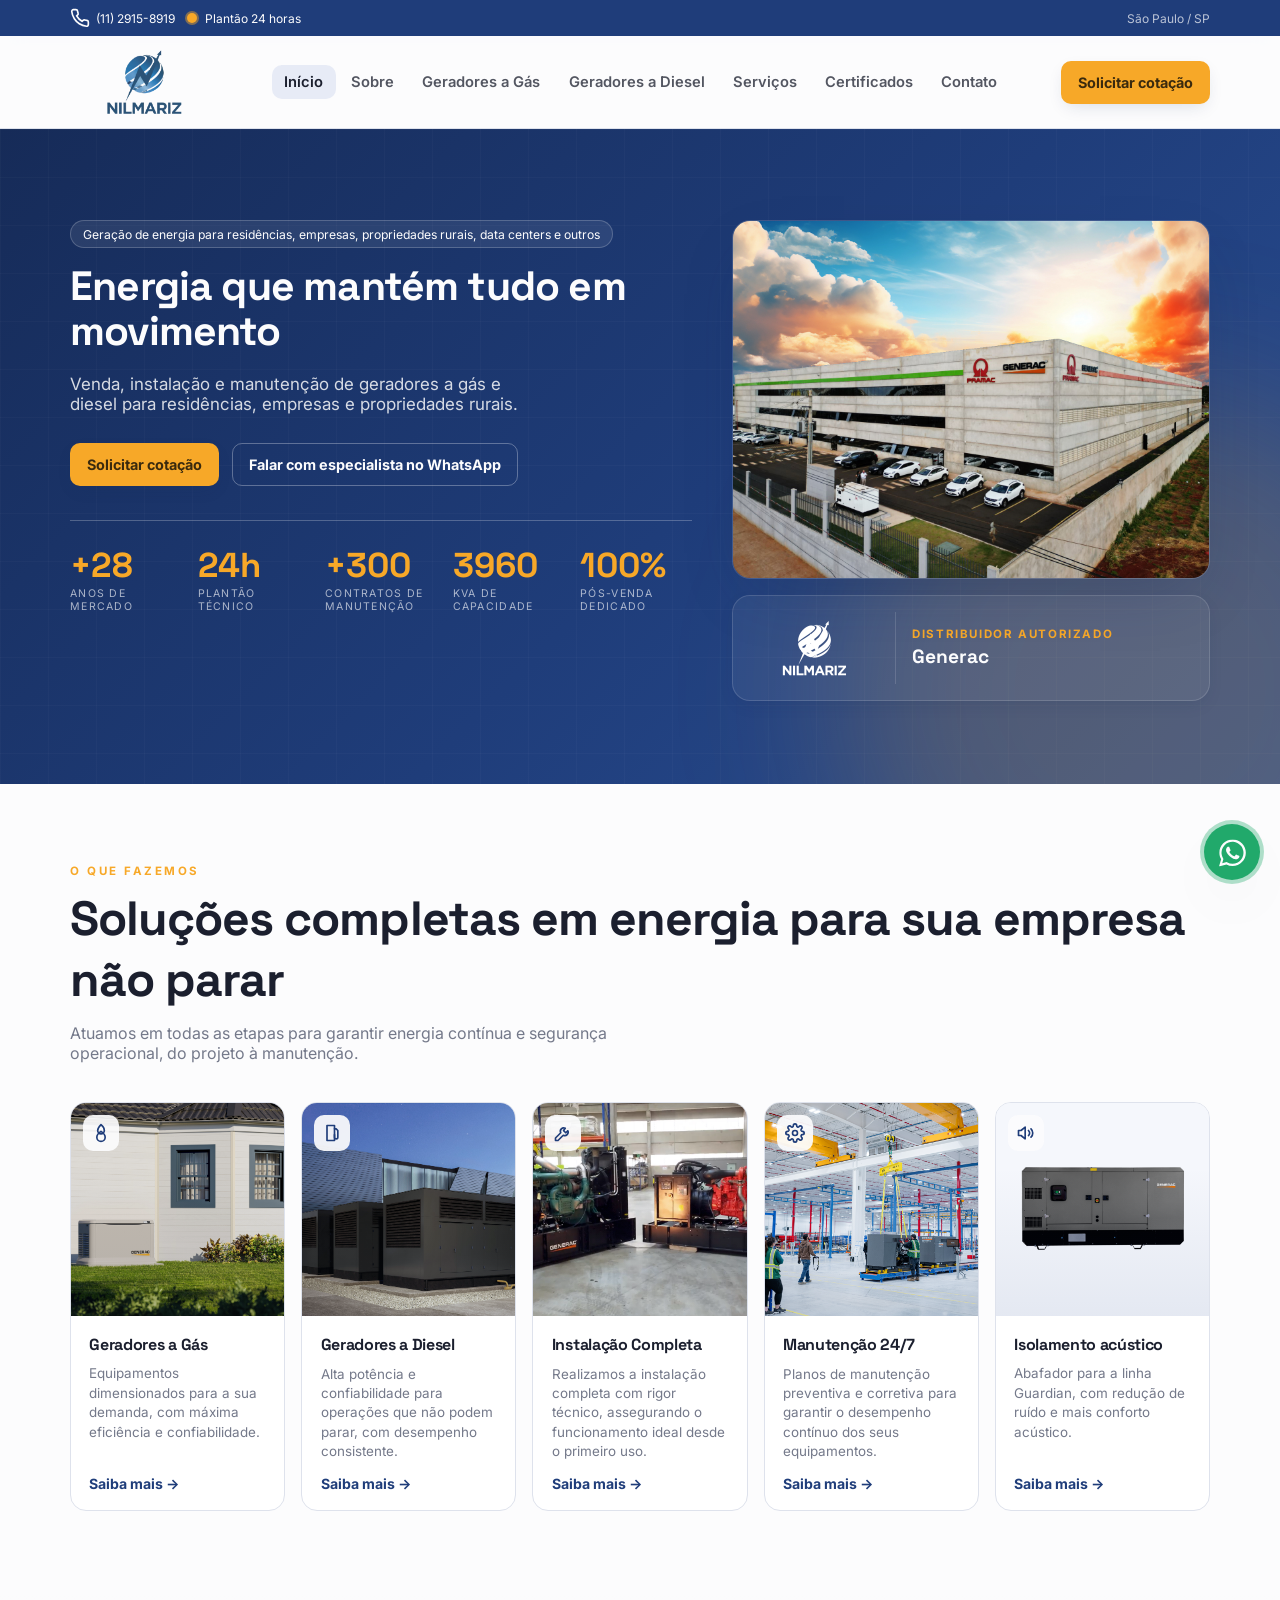
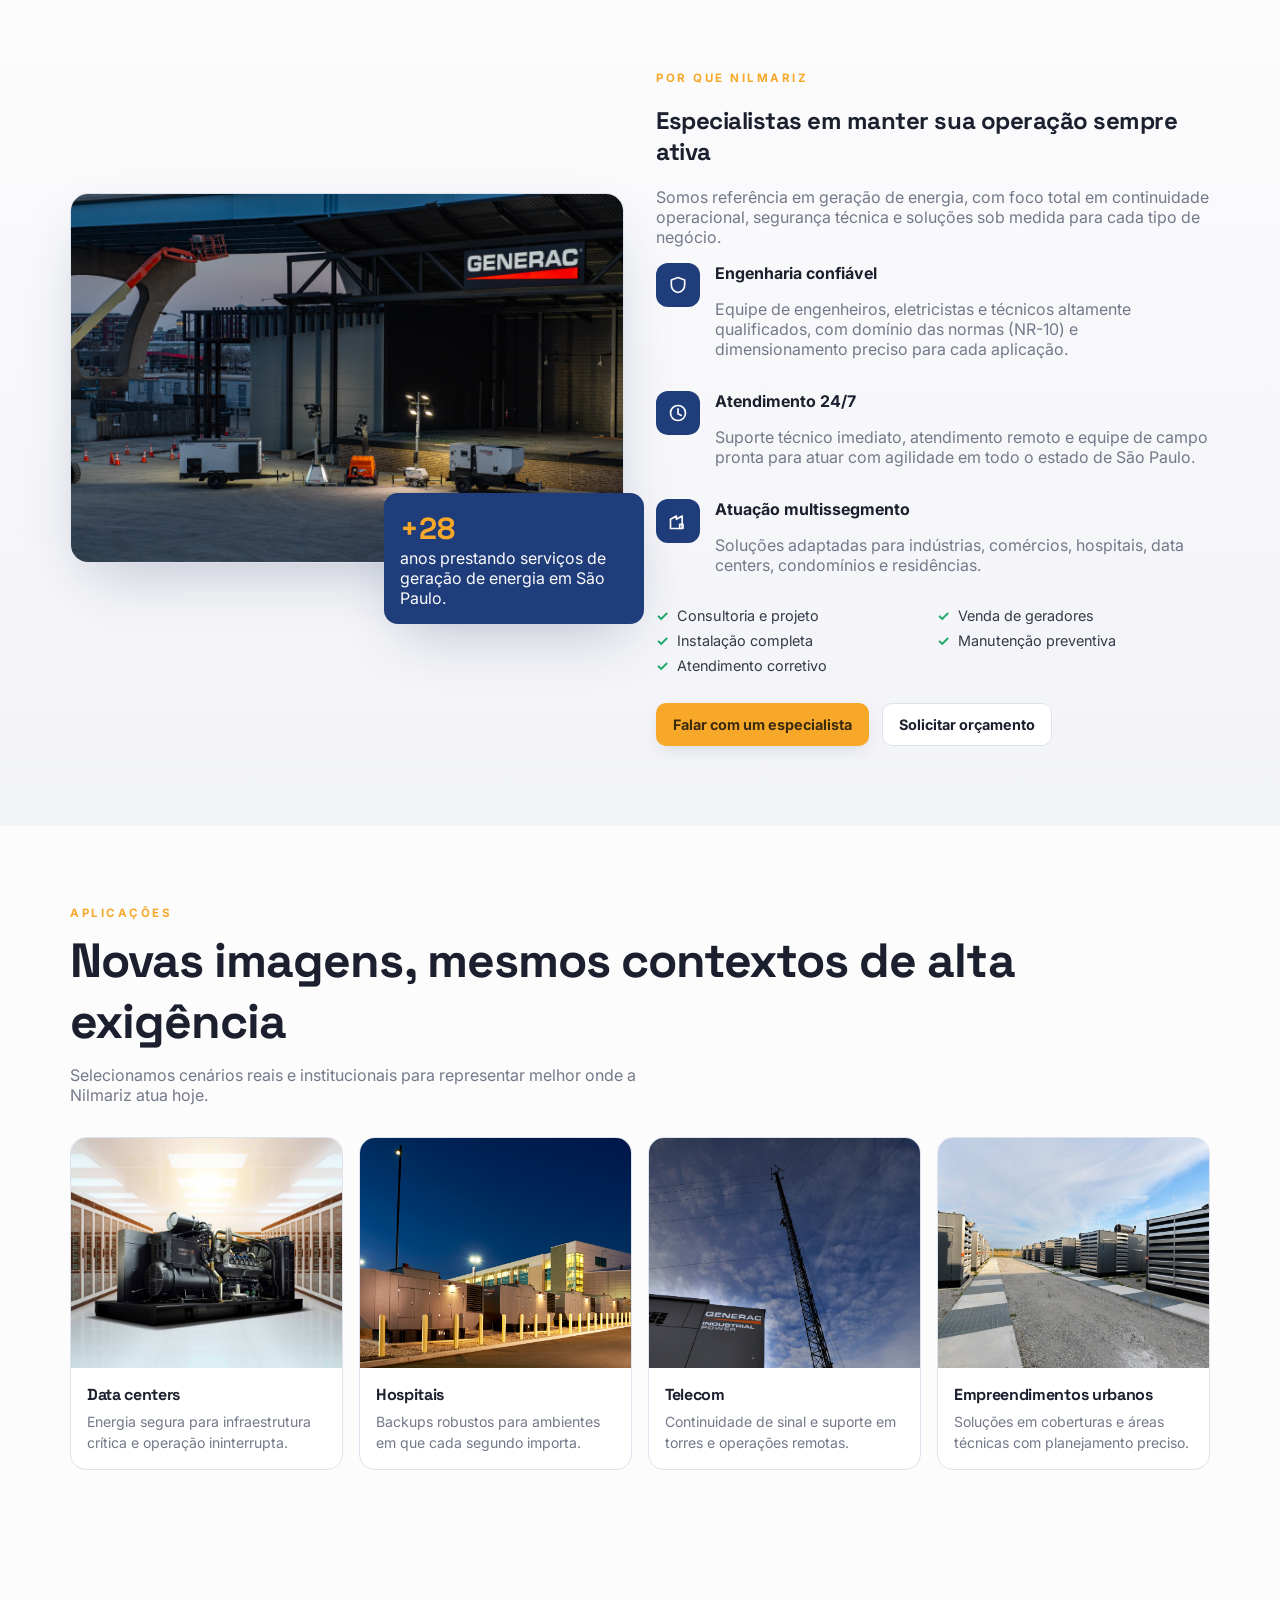
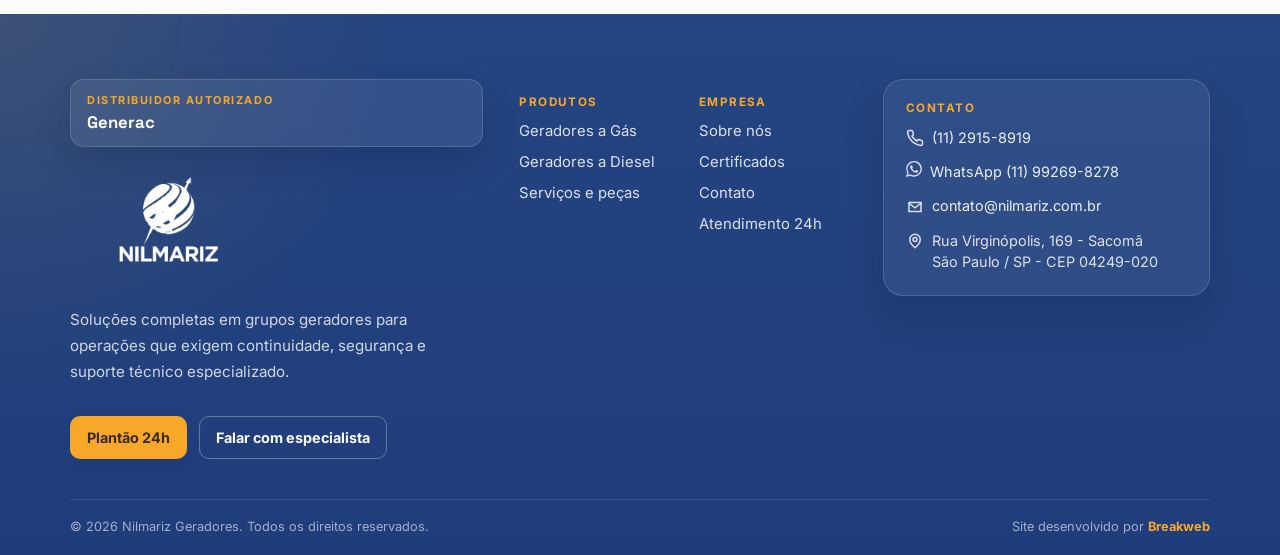
==== commit dc5af41c: "Atualiza imagens, certificados e layout do site" ====
--- a/index.html
+++ b/index.html
@@ -35,14 +35,17 @@
             <div><div class="value">100%</div><div class="label">pós-venda dedicado</div></div>
           </div>
         </div>
-        <div class="hero-image-card hero-image-card-focus">
-          <img src="assets/images/home-cover-building-clean.png" alt="Centro logístico com marcas parceiras e gerador em área externa">
-          <div class="floating-card">
-            <span class="floating-icon"><svg viewBox="0 0 24 24"><path d="M13 2L3 14h7l-1 8 10-12h-7z"/></svg></span>
-            <span>
-              <div class="floating-title">Energia contínua para quem não pode parar</div>
-              <div class="floating-desc">Projeto, instalação e suporte técnico especializado.</div>
-            </span>
+        <div class="hero-media-stack">
+          <div class="hero-image-card hero-image-card-focus">
+            <img src="assets/images/home-cover-building-clean.png" alt="Centro logístico com marcas parceiras e gerador em área externa">
+          </div>
+          <div class="hero-cert-strip" aria-label="Distribuidor autorizado Generac">
+            <img src="assets/images/logo-nilmariz.webp" alt="Logo da Nilmariz" class="hero-cert-strip-logo">
+            <span class="hero-cert-strip-divider" aria-hidden="true"></span>
+            <div class="hero-cert-strip-copy">
+              <span class="hero-cert-strip-label">Distribuidor autorizado</span>
+              <strong class="hero-cert-strip-brand">Generac</strong>
+            </div>
           </div>
         </div>
       </div>
@@ -73,7 +76,7 @@
 
           <a class="card product-card" href="geradores-diesel.html">
             <div class="product-media product-media-diesel">
-              <img src="assets/images/home-diesel-datacenter.png" alt="Geradores Nilmariz e Generac instalados em ambiente de data center">
+              <img src="assets/images/home-diesel-datacenter.png" alt="Geradores instalados em ambiente de data center">
               <span class="icon-badge"><svg viewBox="0 0 24 24"><path d="M6 3h9v18H6z"/><path d="M15 7h2l2 2v8a2 2 0 0 1-4 0v-3"/></svg></span>
             </div>
             <div class="product-body">
@@ -85,7 +88,7 @@
 
           <a class="card product-card" href="servicos.html">
             <div class="product-media product-media-install">
-              <img src="assets/images/open-generators-showcase.png" alt="Geradores Nilmariz em área técnica prontos para instalação">
+              <img src="assets/images/open-generators-showcase.png" alt="Geradores em área técnica prontos para instalação">
               <span class="icon-badge"><svg viewBox="0 0 24 24"><path d="M14.7 6.3a4 4 0 0 0-5.4 5.4L3 18v3h3l6.3-6.3a4 4 0 0 0 5.4-5.4l-2.4 2.4-2.6-2.6z"/></svg></span>
             </div>
             <div class="product-body">
@@ -97,7 +100,7 @@
 
           <a class="card product-card" href="servicos.html">
             <div class="product-media">
-              <img src="assets/images/maintenance-technician.png" alt="Técnico realizando manutenção em gerador Nilmariz">
+              <img src="assets/images/maintenance-technician.png" alt="Equipe técnica em ambiente industrial de manutenção">
               <span class="icon-badge"><svg viewBox="0 0 24 24"><circle cx="12" cy="12" r="3"/><path d="M19.4 15a1.7 1.7 0 0 0 .3 1.8l.1.1a2 2 0 1 1-2.8 2.8l-.1-.1a1.7 1.7 0 0 0-1.8-.3 1.7 1.7 0 0 0-1 1.5V21a2 2 0 1 1-4 0v-.2a1.7 1.7 0 0 0-1-1.5 1.7 1.7 0 0 0-1.8.3l-.1.1a2 2 0 1 1-2.8-2.8l.1-.1a1.7 1.7 0 0 0 .3-1.8 1.7 1.7 0 0 0-1.5-1H3a2 2 0 1 1 0-4h.2a1.7 1.7 0 0 0 1.5-1 1.7 1.7 0 0 0-.3-1.8l-.1-.1a2 2 0 1 1 2.8-2.8l.1.1a1.7 1.7 0 0 0 1.8.3 1.7 1.7 0 0 0 1-1.5V3a2 2 0 1 1 4 0v.2a1.7 1.7 0 0 0 1 1.5 1.7 1.7 0 0 0 1.8-.3l.1-.1a2 2 0 1 1 2.8 2.8l-.1.1a1.7 1.7 0 0 0-.3 1.8 1.7 1.7 0 0 0 1.5 1H21a2 2 0 1 1 0 4h-.2a1.7 1.7 0 0 0-1.5 1z"/></svg></span>
             </div>
             <div class="product-body">
@@ -108,7 +111,7 @@
           </a>
           <a class="card product-card" href="https://wa.me/5511992698278?text=Ol%C3%A1!%20Quero%20saber%20mais%20sobre%20isolamento%20ac%C3%BAstico%20para%20geradores%20Guardian." target="_blank" rel="noreferrer">
             <div class="product-media product-media-acoustic">
-              <img src="assets/images/dropover-acoustic-box.png" alt="Solução de isolamento acústico Nilmariz para geradores Guardian">
+              <img src="assets/images/dropover-acoustic-box.png" alt="Solução de isolamento acústico para geradores Guardian">
               <span class="icon-badge"><svg viewBox="0 0 24 24"><path d="M11 5L6 9H3v6h3l5 4z"/><path d="M15 9a4 4 0 0 1 0 6"/><path d="M18 7a7 7 0 0 1 0 10"/></svg></span>
             </div>
             <div class="product-body">
@@ -124,7 +127,7 @@
     <section class="section subtle">
       <div class="container split">
         <div>
-          <div class="media-card media-card-why"><img src="assets/images/why-nilmariz-stage-power.png" alt="Equipamentos Nilmariz em operação em estrutura urbana com destaque para a marca"></div>
+          <div class="media-card media-card-why"><img src="assets/images/why-nilmariz-stage-power.png" alt="Equipamentos de energia temporária em operação em estrutura urbana"></div>
           <div class="badge-overlay"><strong>+28</strong><div>anos prestando serviços de geração de energia em São Paulo.</div></div>
         </div>
         <div>
--- a/assets/styles.css
+++ b/assets/styles.css
@@ -377,6 +377,56 @@
   align-self: center;
 }
 
+.hero-media-stack {
+  display: flex;
+  flex-direction: column;
+  gap: 1rem;
+}
+
+.hero-cert-strip {
+  display: flex;
+  align-items: center;
+  gap: 1rem;
+  padding: 1rem 1.15rem;
+  border-radius: 18px;
+  border: 1px solid rgba(252, 252, 253, 0.14);
+  background: rgba(252, 252, 253, 0.06);
+  box-shadow: var(--shadow-card);
+}
+
+.hero-cert-strip-logo {
+  width: auto;
+  height: 72px;
+  object-fit: contain;
+  filter: brightness(0) invert(1);
+}
+
+.hero-cert-strip-divider {
+  width: 1px;
+  align-self: stretch;
+  background: rgba(252, 252, 253, 0.14);
+}
+
+.hero-cert-strip-copy {
+  display: grid;
+  gap: 0.2rem;
+}
+
+.hero-cert-strip-label {
+  color: var(--energy);
+  text-transform: uppercase;
+  letter-spacing: 0.14em;
+  font-size: 0.72rem;
+  font-weight: 700;
+}
+
+.hero-cert-strip-brand {
+  color: var(--primary-foreground);
+  font-family: "Space Grotesk", sans-serif;
+  font-size: 1.2rem;
+  font-weight: 700;
+}
+
 .floating-card {
   position: absolute;
   left: 1rem;
@@ -669,6 +719,19 @@
   box-shadow: var(--shadow-elevated);
   border: 1px solid var(--border);
   min-height: 450px;
+}
+
+.media-card-about {
+  min-height: 0;
+  aspect-ratio: 4 / 3;
+}
+
+.media-card-about img {
+  width: 100%;
+  height: 100%;
+  object-fit: cover;
+  object-position: center;
+  display: block;
 }
 
 .media-card-install {
@@ -1076,29 +1139,63 @@
 }
 
 .site-footer {
-  background: var(--primary);
+  background:
+    radial-gradient(circle at top left, rgba(247, 168, 40, 0.12), transparent 28%),
+    linear-gradient(180deg, #244582 0%, #1f3d7a 100%);
   color: var(--primary-foreground);
   margin-top: 4rem;
+  border-top: 1px solid rgba(252, 252, 253, 0.08);
 }
 
 .footer-main {
   padding: 4rem 0 2.5rem;
   display: grid;
-  grid-template-columns: 1.3fr 1fr 1fr;
-  gap: 2rem;
+  grid-template-columns: minmax(0, 1.2fr) minmax(0, 0.95fr) minmax(280px, 0.95fr);
+  gap: 2.25rem;
   align-items: start;
 }
 
+.footer-brand-panel {
+  display: grid;
+  gap: 1rem;
+}
+
 .footer-brand {
   display: flex;
   align-items: center;
+}
+
+.footer-certification {
+  display: inline-flex;
+  flex-direction: column;
+  gap: 0.22rem;
+  padding: 0.85rem 1rem;
+  border-radius: 14px;
+  border: 1px solid rgba(252, 252, 253, 0.14);
+  background: rgba(252, 252, 253, 0.08);
+  box-shadow: 0 16px 36px rgba(5, 16, 41, 0.16);
+}
+
+.footer-certification-label {
+  color: var(--energy);
+  text-transform: uppercase;
+  letter-spacing: 0.14em;
+  font-size: 0.68rem;
+  font-weight: 700;
+}
+
+.footer-certification-brand {
+  color: var(--primary-foreground);
+  font-family: "Space Grotesk", sans-serif;
+  font-size: 1.05rem;
+  font-weight: 700;
 }
 
 .footer-logo-image {
   filter: brightness(0) invert(1);
   width: auto;
-  max-width: min(100%, 240px);
-  height: 84px;
+  max-width: min(100%, 320px);
+  height: 112px;
   display: block;
   object-fit: contain;
 }
@@ -1108,32 +1205,50 @@
 }
 
 .footer-intro {
-  margin-top: 1rem;
   color: rgba(252, 252, 253, 0.8);
-  font-size: 0.92rem;
-  line-height: 1.6;
+  font-size: 0.95rem;
+  line-height: 1.72;
+  max-width: 34rem;
+}
+
+.footer-actions {
+  display: flex;
+  flex-wrap: wrap;
+  gap: 0.75rem;
 }
 
 .footer-contact {
-  margin-top: 1rem;
   list-style: none;
   padding: 0;
-  display: grid;
-  gap: 0.62rem;
+  margin: 0;
+  display: grid;
+  gap: 0.8rem;
 }
 
 .footer-contact li {
   display: flex;
   gap: 0.5rem;
-  align-items: center;
+  align-items: flex-start;
   color: rgba(252, 252, 253, 0.85);
   font-size: 0.9rem;
+  line-height: 1.5;
 }
 
 .footer-contact li svg {
   width: 18px;
   height: 18px;
   flex: 0 0 auto;
+  margin-top: 0.15rem;
+}
+
+.footer-contact a {
+  color: rgba(252, 252, 253, 0.92);
+}
+
+.footer-nav-wrap {
+  display: grid;
+  grid-template-columns: repeat(2, minmax(0, 1fr));
+  gap: 2rem;
 }
 
 .footer-title {
@@ -1146,7 +1261,7 @@
 }
 
 .footer-nav-column {
-  padding-top: 1.35rem;
+  padding-top: 1rem;
 }
 
 .footer-links {
@@ -1154,23 +1269,37 @@
   padding: 0;
   margin: 0;
   display: grid;
-  gap: 0.5rem;
+  gap: 0.7rem;
 }
 
 .footer-links a {
   color: rgba(252, 252, 253, 0.86);
   font-size: 0.93rem;
+  transition: color 0.2s ease, transform 0.2s ease;
+}
+
+.footer-links a:hover {
+  color: var(--primary-foreground);
+  transform: translateX(2px);
+}
+
+.footer-contact-card {
+  padding: 1.35rem 1.4rem;
+  border-radius: 20px;
+  border: 1px solid rgba(252, 252, 253, 0.14);
+  background: rgba(252, 252, 253, 0.06);
+  box-shadow: 0 18px 40px rgba(5, 16, 41, 0.16);
 }
 
 .footer-bottom {
   border-top: 1px solid rgba(252, 252, 253, 0.1);
-  padding: 1rem 0;
+  padding: 1.15rem 0 1.35rem;
   display: flex;
   flex-wrap: wrap;
   align-items: center;
   gap: 1rem;
   justify-content: space-between;
-  font-size: 0.76rem;
+  font-size: 0.8rem;
   color: rgba(252, 252, 253, 0.6);
 }
 
@@ -1202,6 +1331,14 @@
   gap: 1rem;
 }
 
+.certificates-secondary-head {
+  margin-top: 3rem;
+}
+
+.certificate-grid-docs {
+  grid-template-columns: repeat(2, minmax(0, 1fr));
+}
+
 .certificate-card {
   overflow: hidden;
 }
@@ -1221,6 +1358,14 @@
   display: block;
 }
 
+.certificate-media-document {
+  min-height: 320px;
+}
+
+.certificate-media-document img {
+  max-height: 360px;
+}
+
 .certificate-copy {
   padding: 1rem;
 }
@@ -1235,6 +1380,17 @@
   color: var(--muted-foreground);
   font-size: 0.88rem;
   line-height: 1.5;
+}
+
+.certificate-link {
+  display: inline-flex;
+  margin-top: 1rem;
+  color: var(--primary);
+  font-weight: 700;
+}
+
+.certificate-link:hover {
+  color: var(--primary-light);
 }
 
 .fab {
@@ -1341,11 +1497,17 @@
   .address-banner {
     grid-template-columns: 1fr;
   }
+  .footer-nav-wrap {
+    grid-template-columns: repeat(2, minmax(0, 1fr));
+  }
   .hero-image-card {
     min-height: 340px;
   }
   .hero-image-card-focus {
     aspect-ratio: 16 / 11;
+  }
+  .hero-cert-strip-logo {
+    height: 64px;
   }
   .stats {
     grid-template-columns: repeat(2, minmax(0, 1fr));
@@ -1368,6 +1530,14 @@
   .mobile-nav.open { display: block; }
   .section { padding: 3.5rem 0; }
   .hero-grid { padding: 4.4rem 0; }
+  .hero-cert-strip {
+    flex-direction: column;
+    align-items: flex-start;
+  }
+  .hero-cert-strip-divider {
+    width: 100%;
+    height: 1px;
+  }
   .section-head { flex-direction: column; align-items: start; }
   .check-list.grid { grid-template-columns: 1fr; }
   .grid-4, .grid-3, .grid-2, .power-grid, .showcase-grid, .certificate-grid { grid-template-columns: 1fr; }
@@ -1375,12 +1545,19 @@
   .contact-grid { grid-template-columns: 1fr; }
   .cta-banner .container { flex-direction: column; align-items: flex-start; }
   .footer-bottom { flex-direction: column; }
+  .footer-nav-wrap { grid-template-columns: 1fr; gap: 1.5rem; }
+  .footer-actions { flex-direction: column; }
+  .footer-actions .btn { width: 100%; }
+  .footer-contact-card { padding: 1.2rem; }
   .certificates-preview { flex-direction: column; align-items: flex-start; }
   .media-card { min-height: 0; }
   .media-card img { height: 100%; display: block; }
+  .media-card-about {
+    aspect-ratio: 3 / 2;
+  }
   .hero-image-card-focus {
     aspect-ratio: 4 / 3;
   }
   .brand-logo { height: 64px; }
-  .footer-logo-image { height: 70px; }
-}
+  .footer-logo-image { height: 88px; }
+}
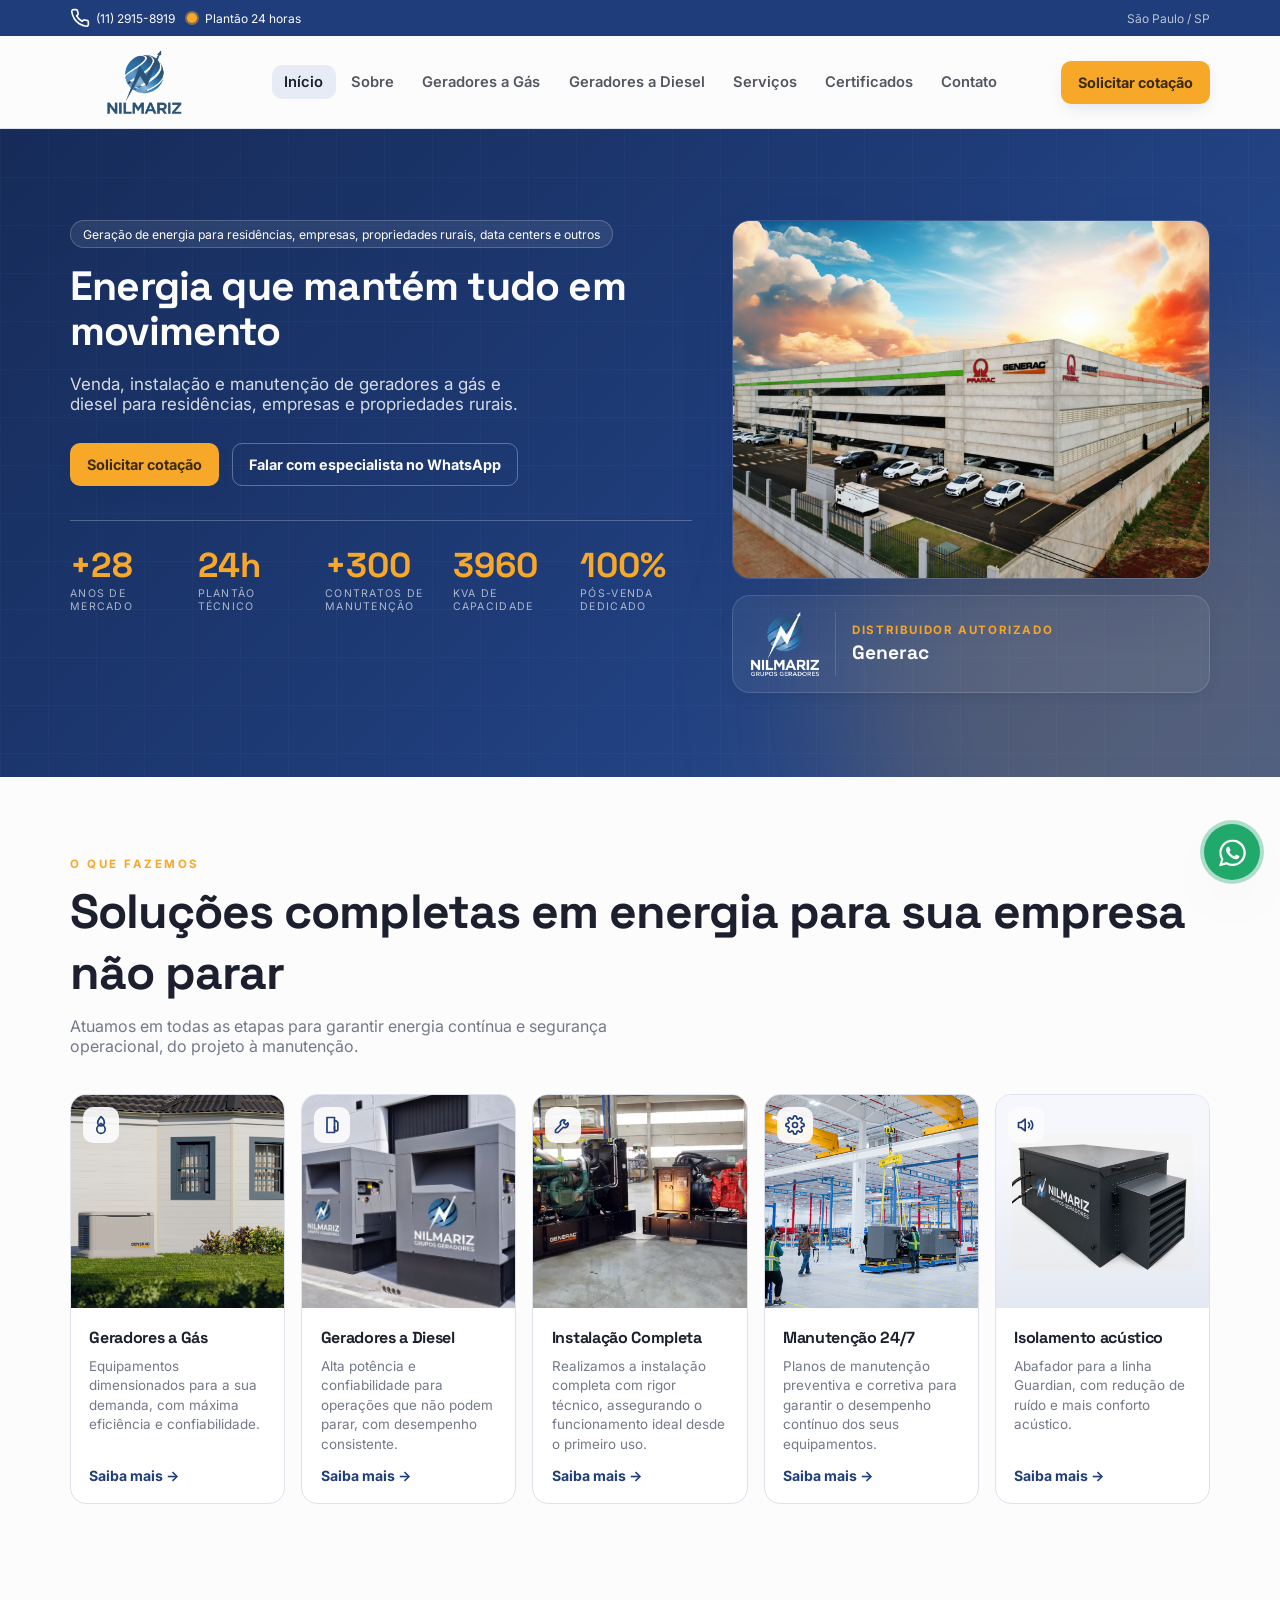
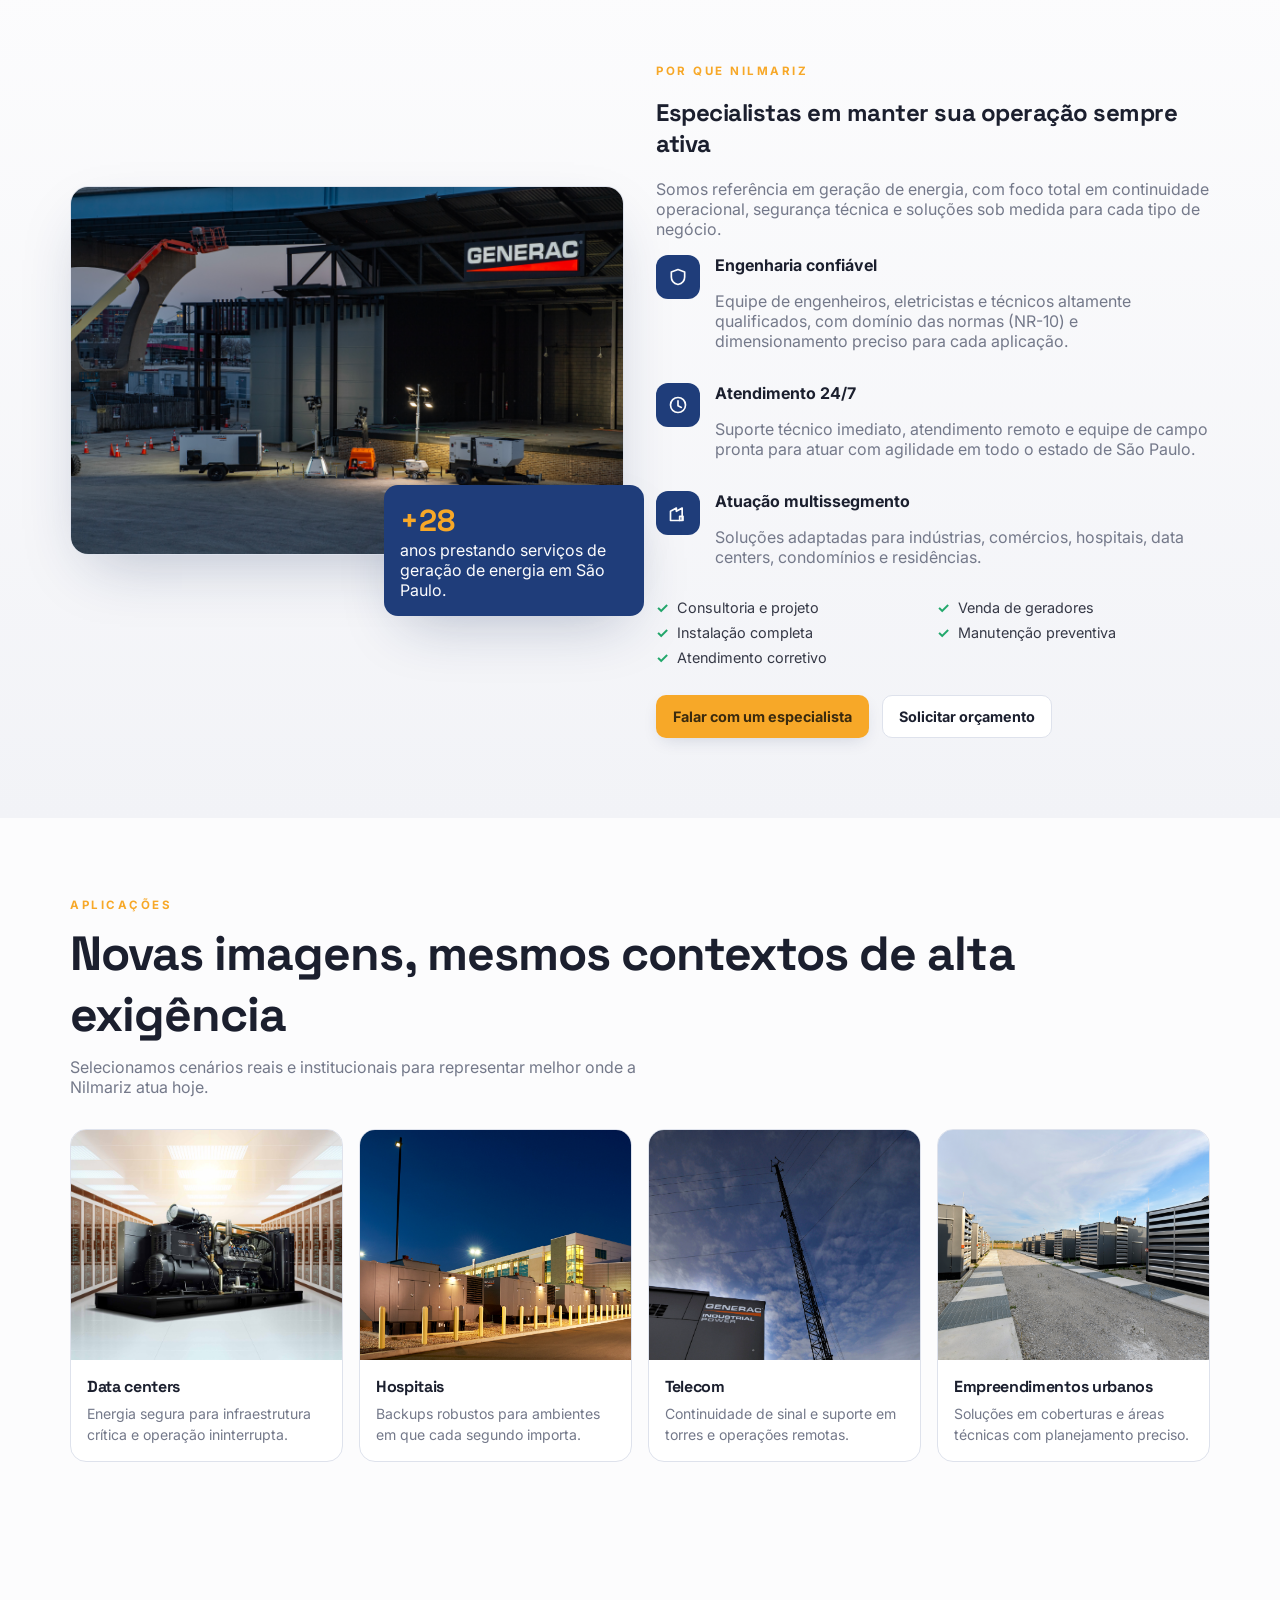
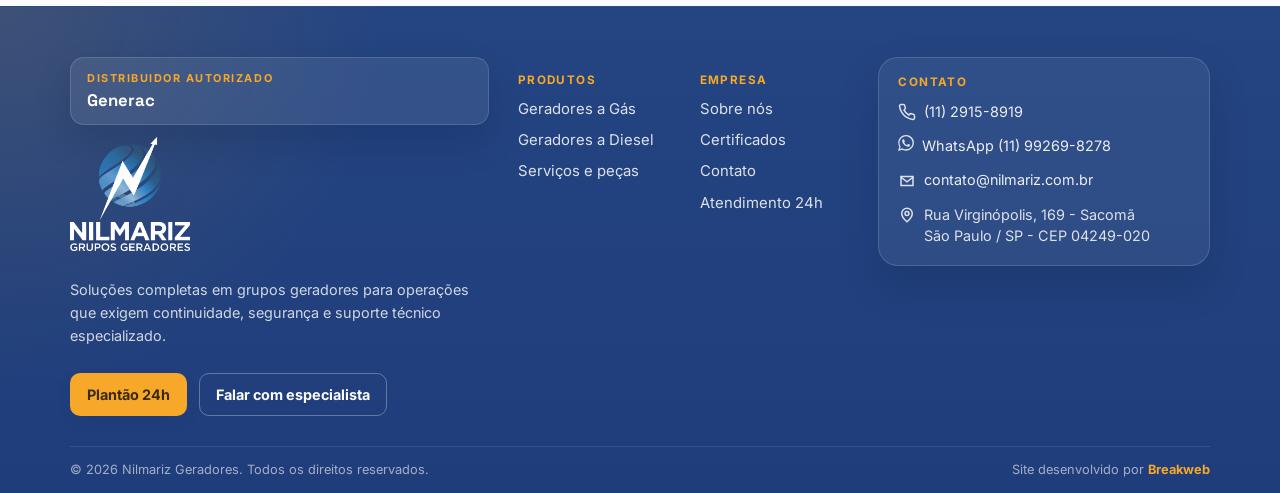
==== commit bb4bcb80: "Ajusta imagens e refina home e rodape" ====
--- a/index.html
+++ b/index.html
@@ -40,7 +40,7 @@
             <img src="assets/images/home-cover-building-clean.png" alt="Centro logístico com marcas parceiras e gerador em área externa">
           </div>
           <div class="hero-cert-strip" aria-label="Distribuidor autorizado Generac">
-            <img src="assets/images/logo-nilmariz.webp" alt="Logo da Nilmariz" class="hero-cert-strip-logo">
+            <img src="assets/images/logo-nilmariz-footer.png" alt="Logo da Nilmariz Grupos Geradores" class="hero-cert-strip-logo">
             <span class="hero-cert-strip-divider" aria-hidden="true"></span>
             <div class="hero-cert-strip-copy">
               <span class="hero-cert-strip-label">Distribuidor autorizado</span>
@@ -76,7 +76,7 @@
 
           <a class="card product-card" href="geradores-diesel.html">
             <div class="product-media product-media-diesel">
-              <img src="assets/images/home-diesel-datacenter.png" alt="Geradores instalados em ambiente de data center">
+              <img src="assets/images/home-diesel-generator-trio.jpg" alt="Três geradores Nilmariz instalados em área externa">
               <span class="icon-badge"><svg viewBox="0 0 24 24"><path d="M6 3h9v18H6z"/><path d="M15 7h2l2 2v8a2 2 0 0 1-4 0v-3"/></svg></span>
             </div>
             <div class="product-body">
@@ -111,7 +111,7 @@
           </a>
           <a class="card product-card" href="https://wa.me/5511992698278?text=Ol%C3%A1!%20Quero%20saber%20mais%20sobre%20isolamento%20ac%C3%BAstico%20para%20geradores%20Guardian." target="_blank" rel="noreferrer">
             <div class="product-media product-media-acoustic">
-              <img src="assets/images/dropover-acoustic-box.png" alt="Solução de isolamento acústico para geradores Guardian">
+              <img src="assets/images/home-acoustic-box.jpg" alt="Caixa acústica Nilmariz para redução de ruído em geradores">
               <span class="icon-badge"><svg viewBox="0 0 24 24"><path d="M11 5L6 9H3v6h3l5 4z"/><path d="M15 9a4 4 0 0 1 0 6"/><path d="M18 7a7 7 0 0 1 0 10"/></svg></span>
             </div>
             <div class="product-body">
--- a/assets/styles.css
+++ b/assets/styles.css
@@ -395,10 +395,12 @@
 }
 
 .hero-cert-strip-logo {
-  width: auto;
-  height: 72px;
+  width: min(100%, 68px);
+  height: auto;
   object-fit: contain;
-  filter: brightness(0) invert(1);
+  filter: none;
+  display: block;
+  flex: 0 0 auto;
 }
 
 .hero-cert-strip-divider {
@@ -656,7 +658,7 @@
 }
 
 .showcase-card-logistics img {
-  object-position: 84% center;
+  object-position: 22% center;
 }
 
 .showcase-card-temp-power img {
@@ -1148,21 +1150,21 @@
 }
 
 .footer-main {
-  padding: 4rem 0 2.5rem;
+  padding: 3.1rem 0 1.9rem;
   display: grid;
   grid-template-columns: minmax(0, 1.2fr) minmax(0, 0.95fr) minmax(280px, 0.95fr);
-  gap: 2.25rem;
+  gap: 1.8rem;
   align-items: start;
 }
 
 .footer-brand-panel {
   display: grid;
-  gap: 1rem;
+  gap: 0.75rem;
 }
 
 .footer-brand {
   display: flex;
-  align-items: center;
+  align-items: flex-start;
 }
 
 .footer-certification {
@@ -1192,23 +1194,23 @@
 }
 
 .footer-logo-image {
-  filter: brightness(0) invert(1);
-  width: auto;
-  max-width: min(100%, 320px);
-  height: 112px;
+  filter: none;
+  width: min(100%, 120px);
+  max-width: 100%;
+  height: auto;
   display: block;
   object-fit: contain;
 }
 
 .footer-logo-image-light {
-  filter: brightness(0) invert(1);
+  filter: none;
 }
 
 .footer-intro {
   color: rgba(252, 252, 253, 0.8);
-  font-size: 0.95rem;
-  line-height: 1.72;
-  max-width: 34rem;
+  font-size: 0.9rem;
+  line-height: 1.6;
+  max-width: 30rem;
 }
 
 .footer-actions {
@@ -1284,7 +1286,7 @@
 }
 
 .footer-contact-card {
-  padding: 1.35rem 1.4rem;
+  padding: 1.1rem 1.2rem;
   border-radius: 20px;
   border: 1px solid rgba(252, 252, 253, 0.14);
   background: rgba(252, 252, 253, 0.06);
@@ -1293,7 +1295,7 @@
 
 .footer-bottom {
   border-top: 1px solid rgba(252, 252, 253, 0.1);
-  padding: 1.15rem 0 1.35rem;
+  padding: 0.9rem 0 1rem;
   display: flex;
   flex-wrap: wrap;
   align-items: center;
@@ -1507,7 +1509,7 @@
     aspect-ratio: 16 / 11;
   }
   .hero-cert-strip-logo {
-    height: 64px;
+    width: min(100%, 60px);
   }
   .stats {
     grid-template-columns: repeat(2, minmax(0, 1fr));
@@ -1559,5 +1561,5 @@
     aspect-ratio: 4 / 3;
   }
   .brand-logo { height: 64px; }
-  .footer-logo-image { height: 88px; }
-}
+  .footer-logo-image { width: min(100%, 105px); }
+}
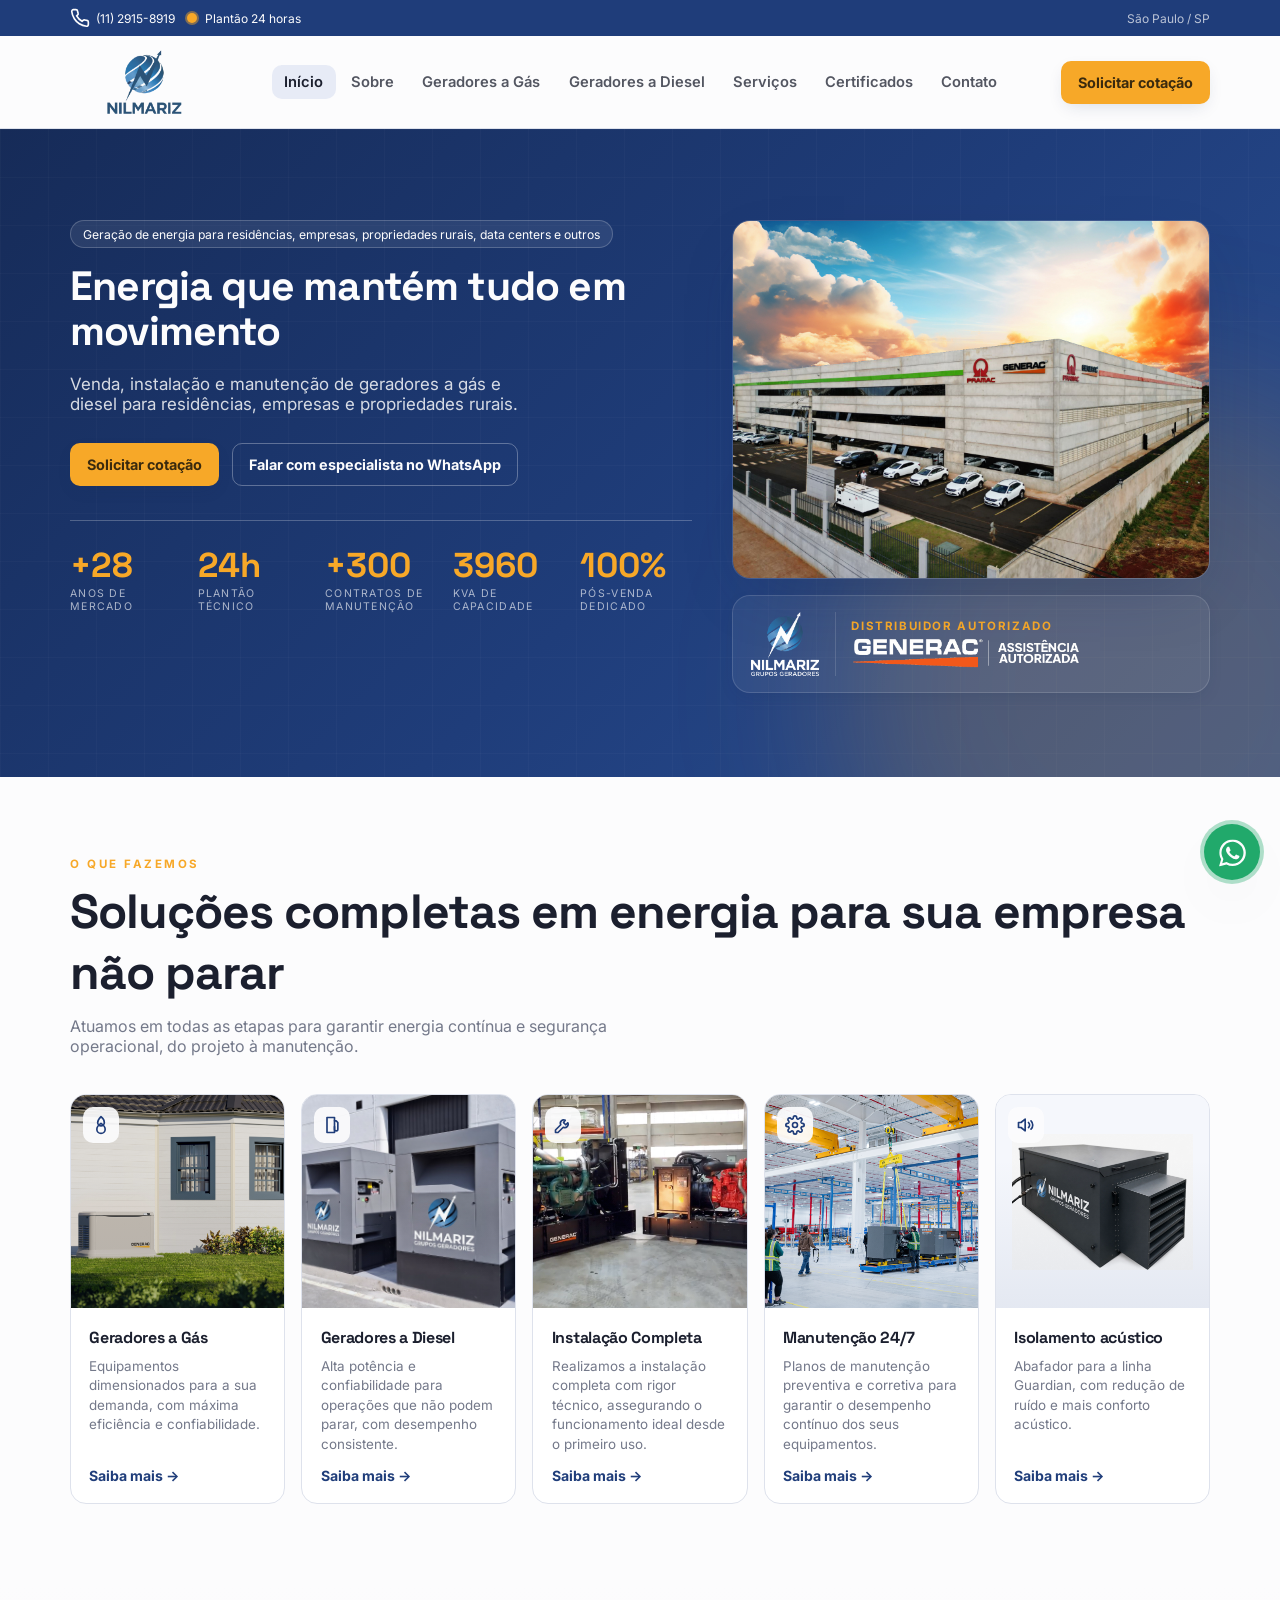
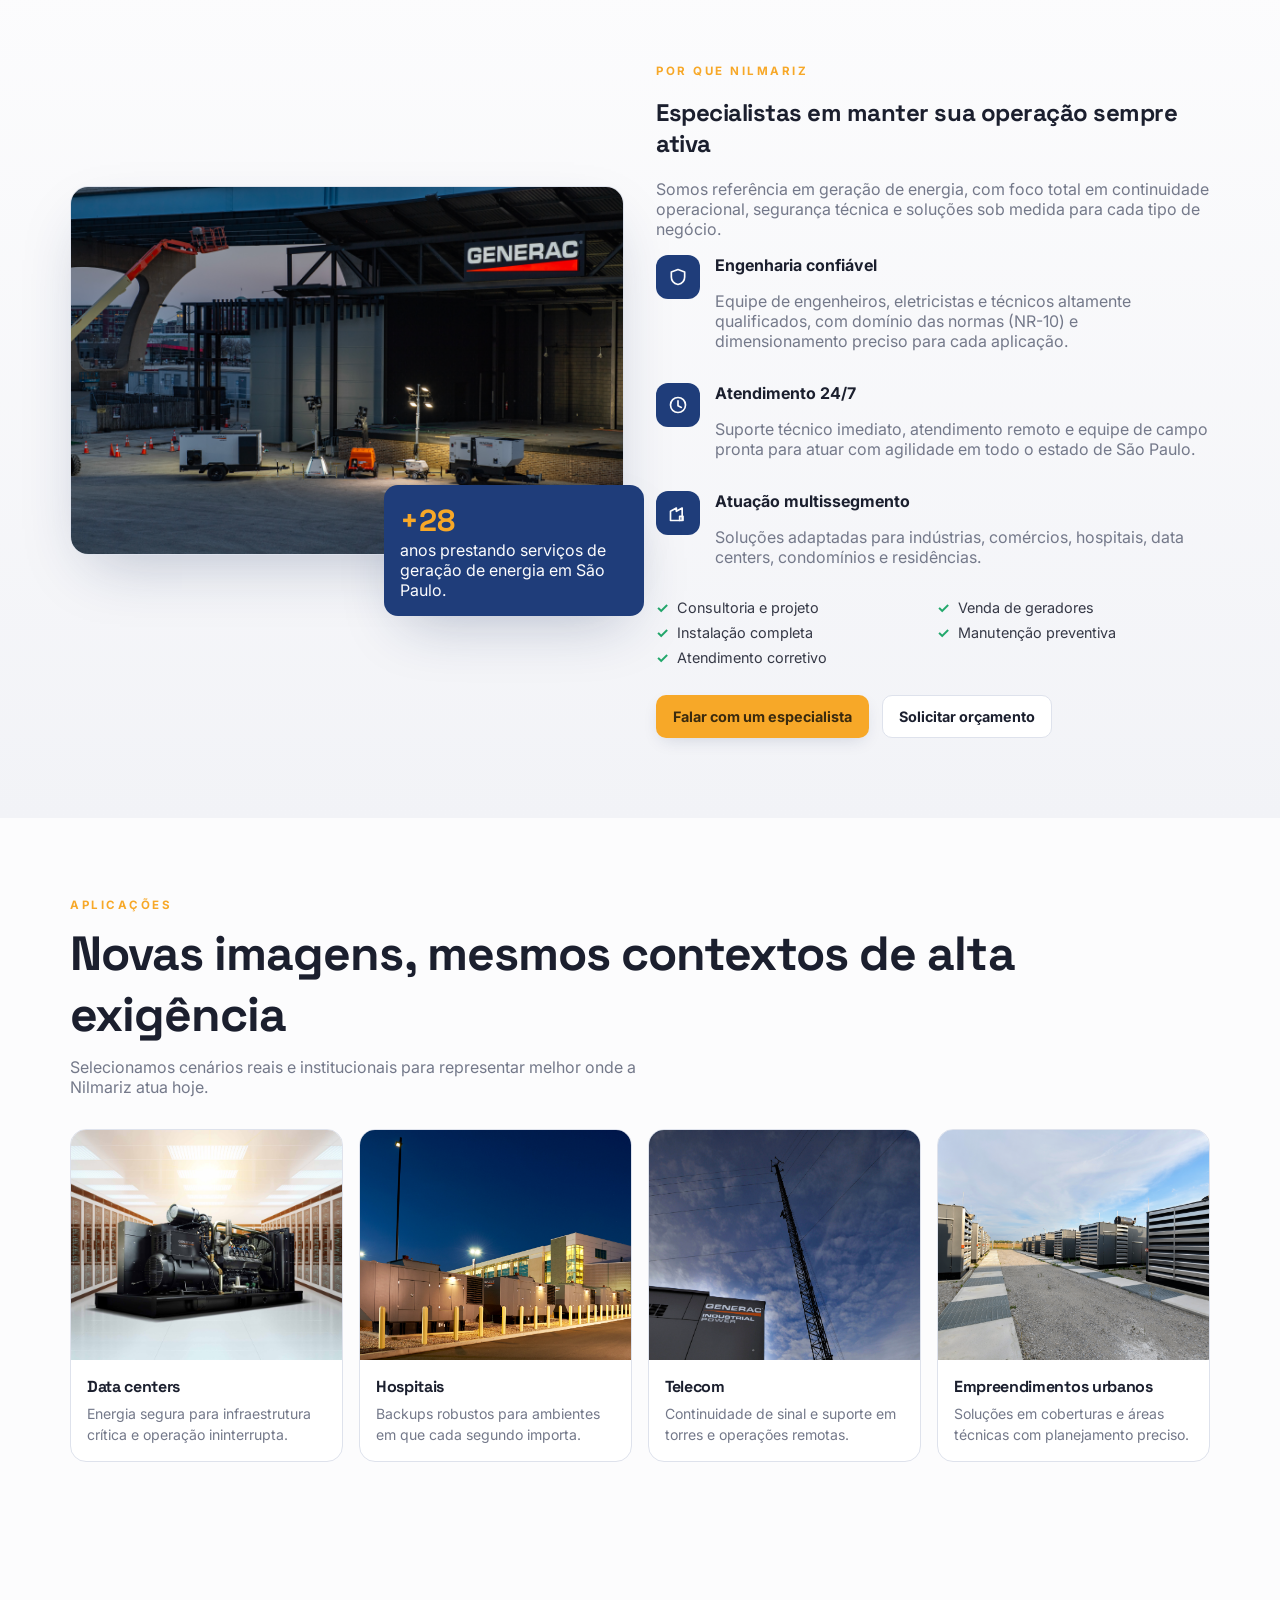
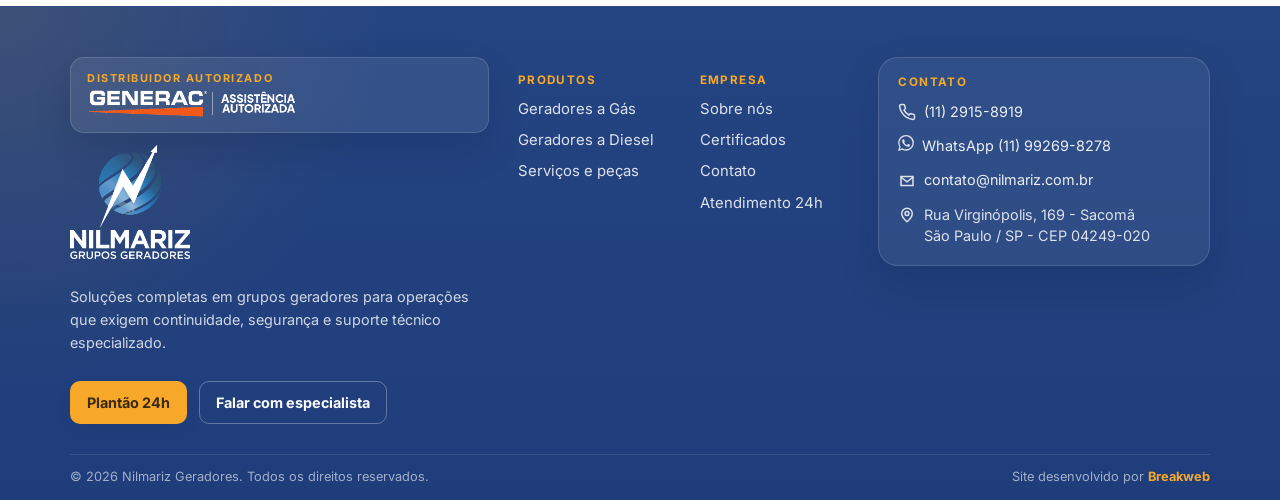
==== commit 38b8df15: "Ajusta logos autorizadas e imagens de servicos" ====
--- a/index.html
+++ b/index.html
@@ -44,7 +44,7 @@
             <span class="hero-cert-strip-divider" aria-hidden="true"></span>
             <div class="hero-cert-strip-copy">
               <span class="hero-cert-strip-label">Distribuidor autorizado</span>
-              <strong class="hero-cert-strip-brand">Generac</strong>
+              <img src="assets/images/generac-assistencia-autorizada-white.png" alt="Generac Assistência Autorizada" class="hero-cert-strip-generac-logo">
             </div>
           </div>
         </div>
--- a/assets/styles.css
+++ b/assets/styles.css
@@ -429,6 +429,14 @@
   font-weight: 700;
 }
 
+.hero-cert-strip-generac-logo {
+  width: min(100%, 230px);
+  max-width: 100%;
+  height: auto;
+  display: block;
+  object-fit: contain;
+}
+
 .floating-card {
   position: absolute;
   left: 1rem;
@@ -1191,6 +1199,14 @@
   font-family: "Space Grotesk", sans-serif;
   font-size: 1.05rem;
   font-weight: 700;
+}
+
+.footer-certification-logo {
+  width: min(100%, 210px);
+  max-width: 100%;
+  height: auto;
+  display: block;
+  object-fit: contain;
 }
 
 .footer-logo-image {
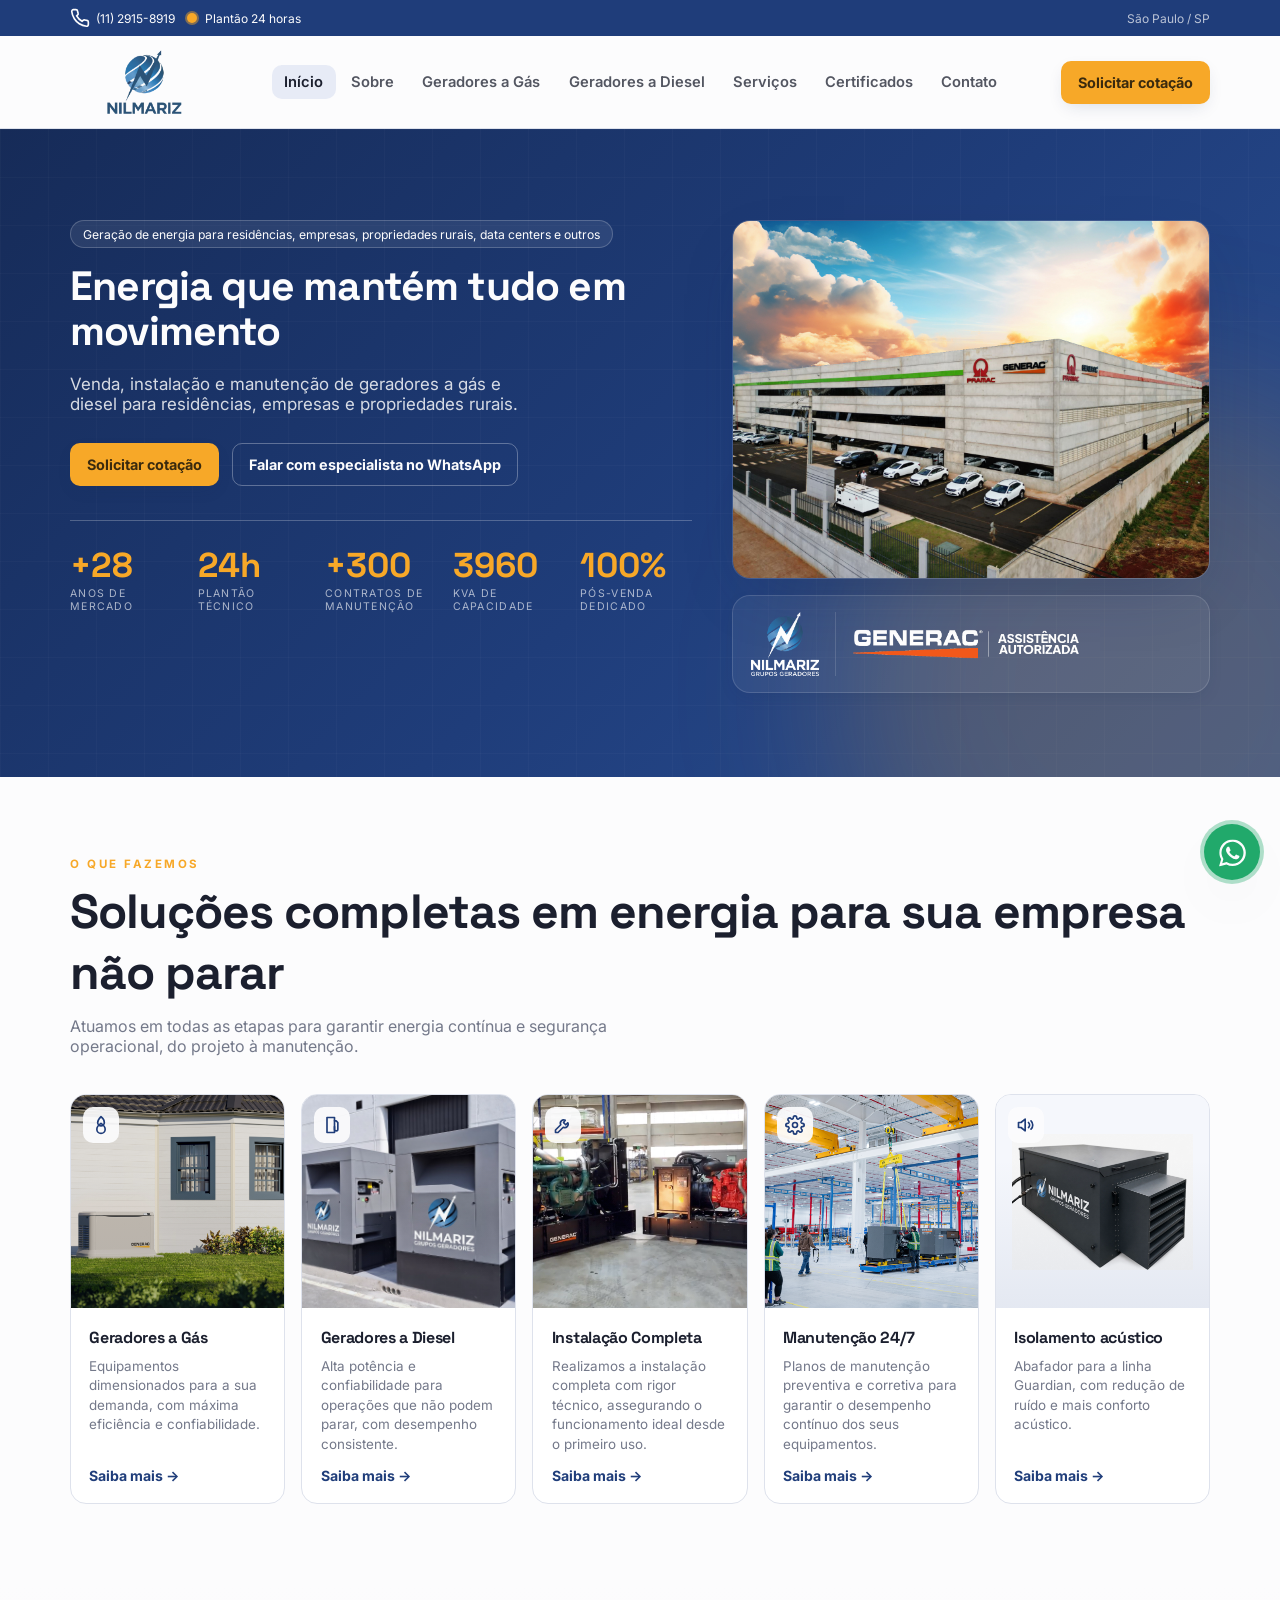
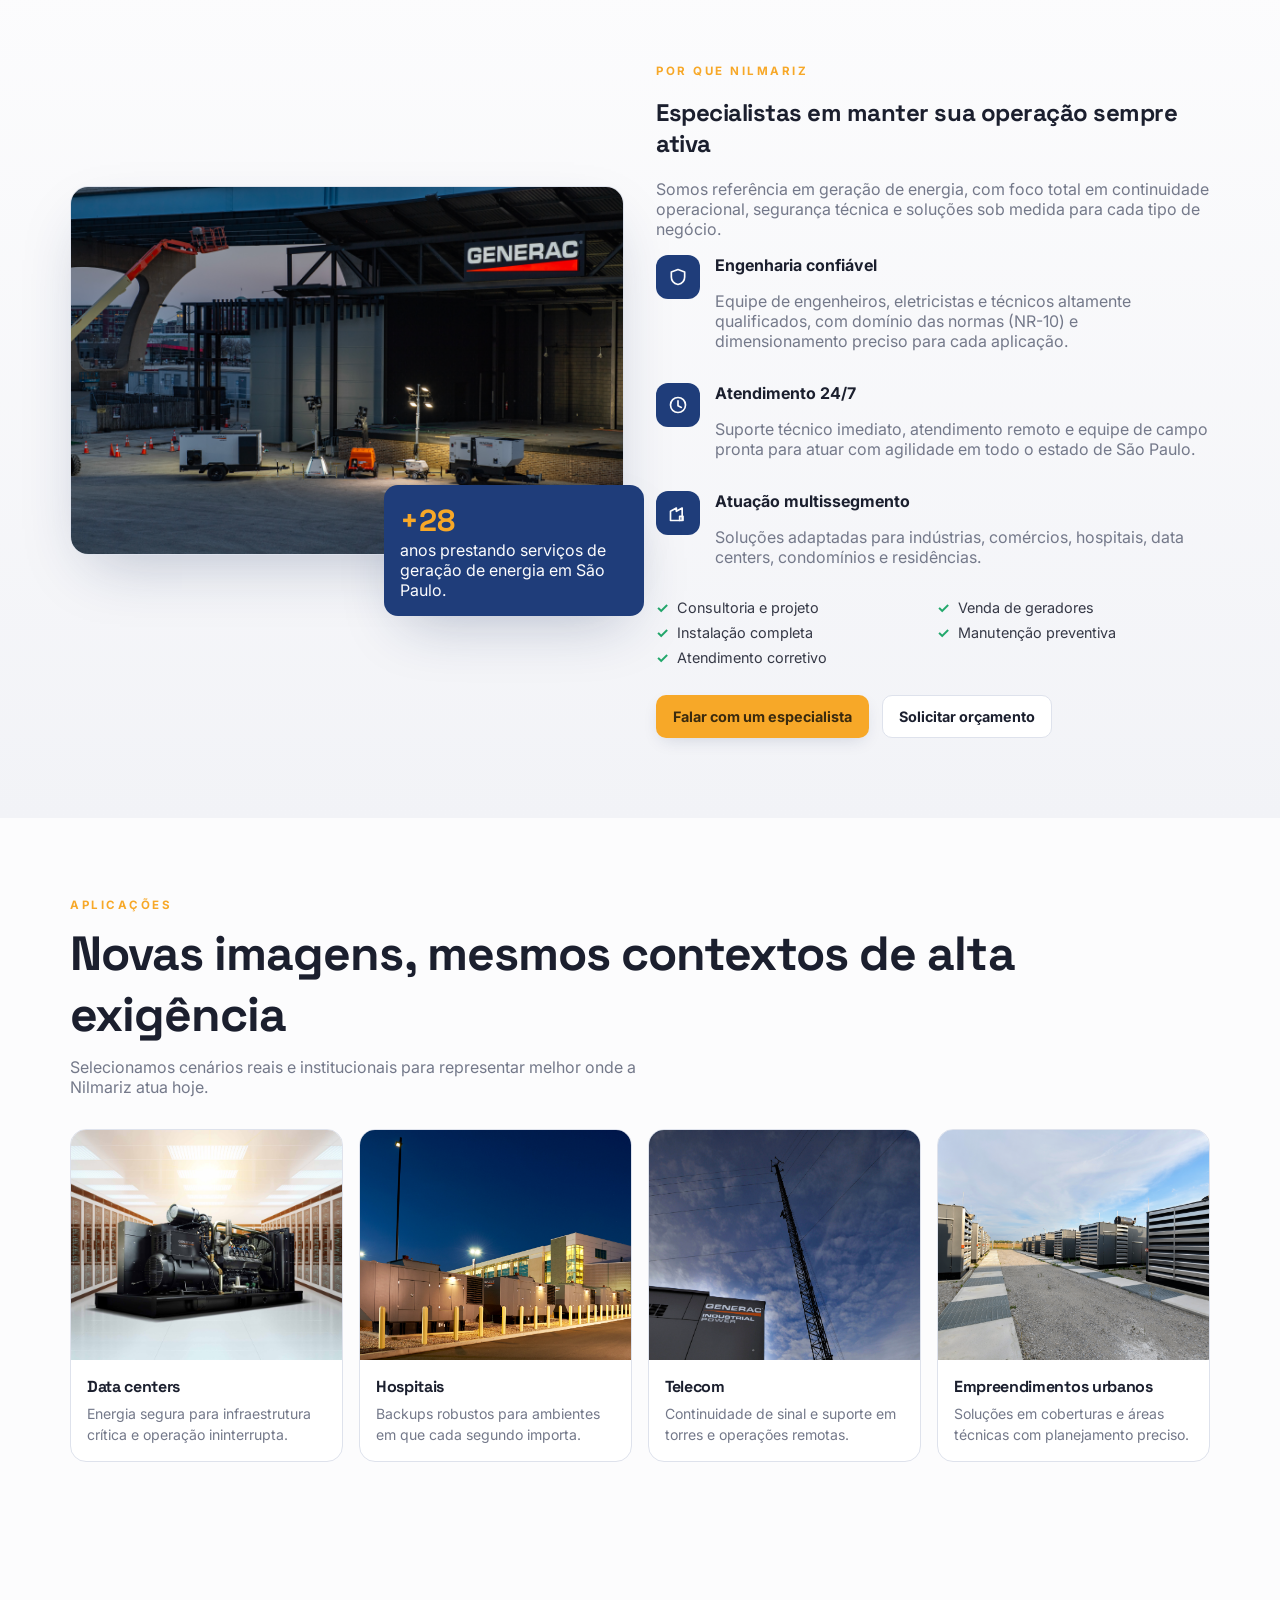
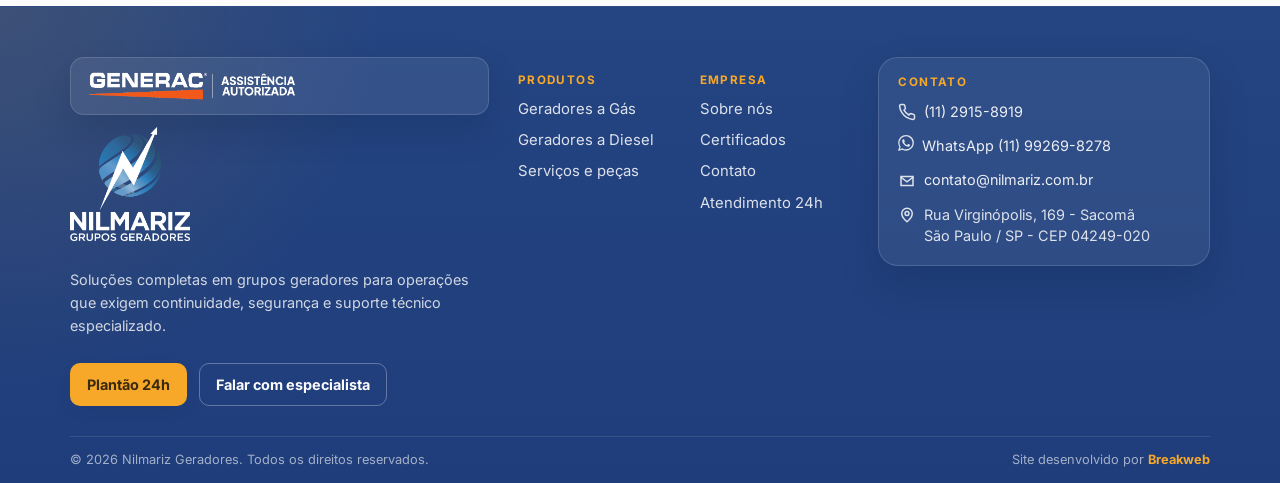
==== commit 8d0daffc: "Ajusta bloco autorizado e foto de servicos" ====
--- a/index.html
+++ b/index.html
@@ -43,7 +43,6 @@
             <img src="assets/images/logo-nilmariz-footer.png" alt="Logo da Nilmariz Grupos Geradores" class="hero-cert-strip-logo">
             <span class="hero-cert-strip-divider" aria-hidden="true"></span>
             <div class="hero-cert-strip-copy">
-              <span class="hero-cert-strip-label">Distribuidor autorizado</span>
               <img src="assets/images/generac-assistencia-autorizada-white.png" alt="Generac Assistência Autorizada" class="hero-cert-strip-generac-logo">
             </div>
           </div>
--- a/assets/styles.css
+++ b/assets/styles.css
@@ -414,14 +414,6 @@
   gap: 0.2rem;
 }
 
-.hero-cert-strip-label {
-  color: var(--energy);
-  text-transform: uppercase;
-  letter-spacing: 0.14em;
-  font-size: 0.72rem;
-  font-weight: 700;
-}
-
 .hero-cert-strip-brand {
   color: var(--primary-foreground);
   font-family: "Space Grotesk", sans-serif;
@@ -1184,14 +1176,6 @@
   border: 1px solid rgba(252, 252, 253, 0.14);
   background: rgba(252, 252, 253, 0.08);
   box-shadow: 0 16px 36px rgba(5, 16, 41, 0.16);
-}
-
-.footer-certification-label {
-  color: var(--energy);
-  text-transform: uppercase;
-  letter-spacing: 0.14em;
-  font-size: 0.68rem;
-  font-weight: 700;
 }
 
 .footer-certification-brand {
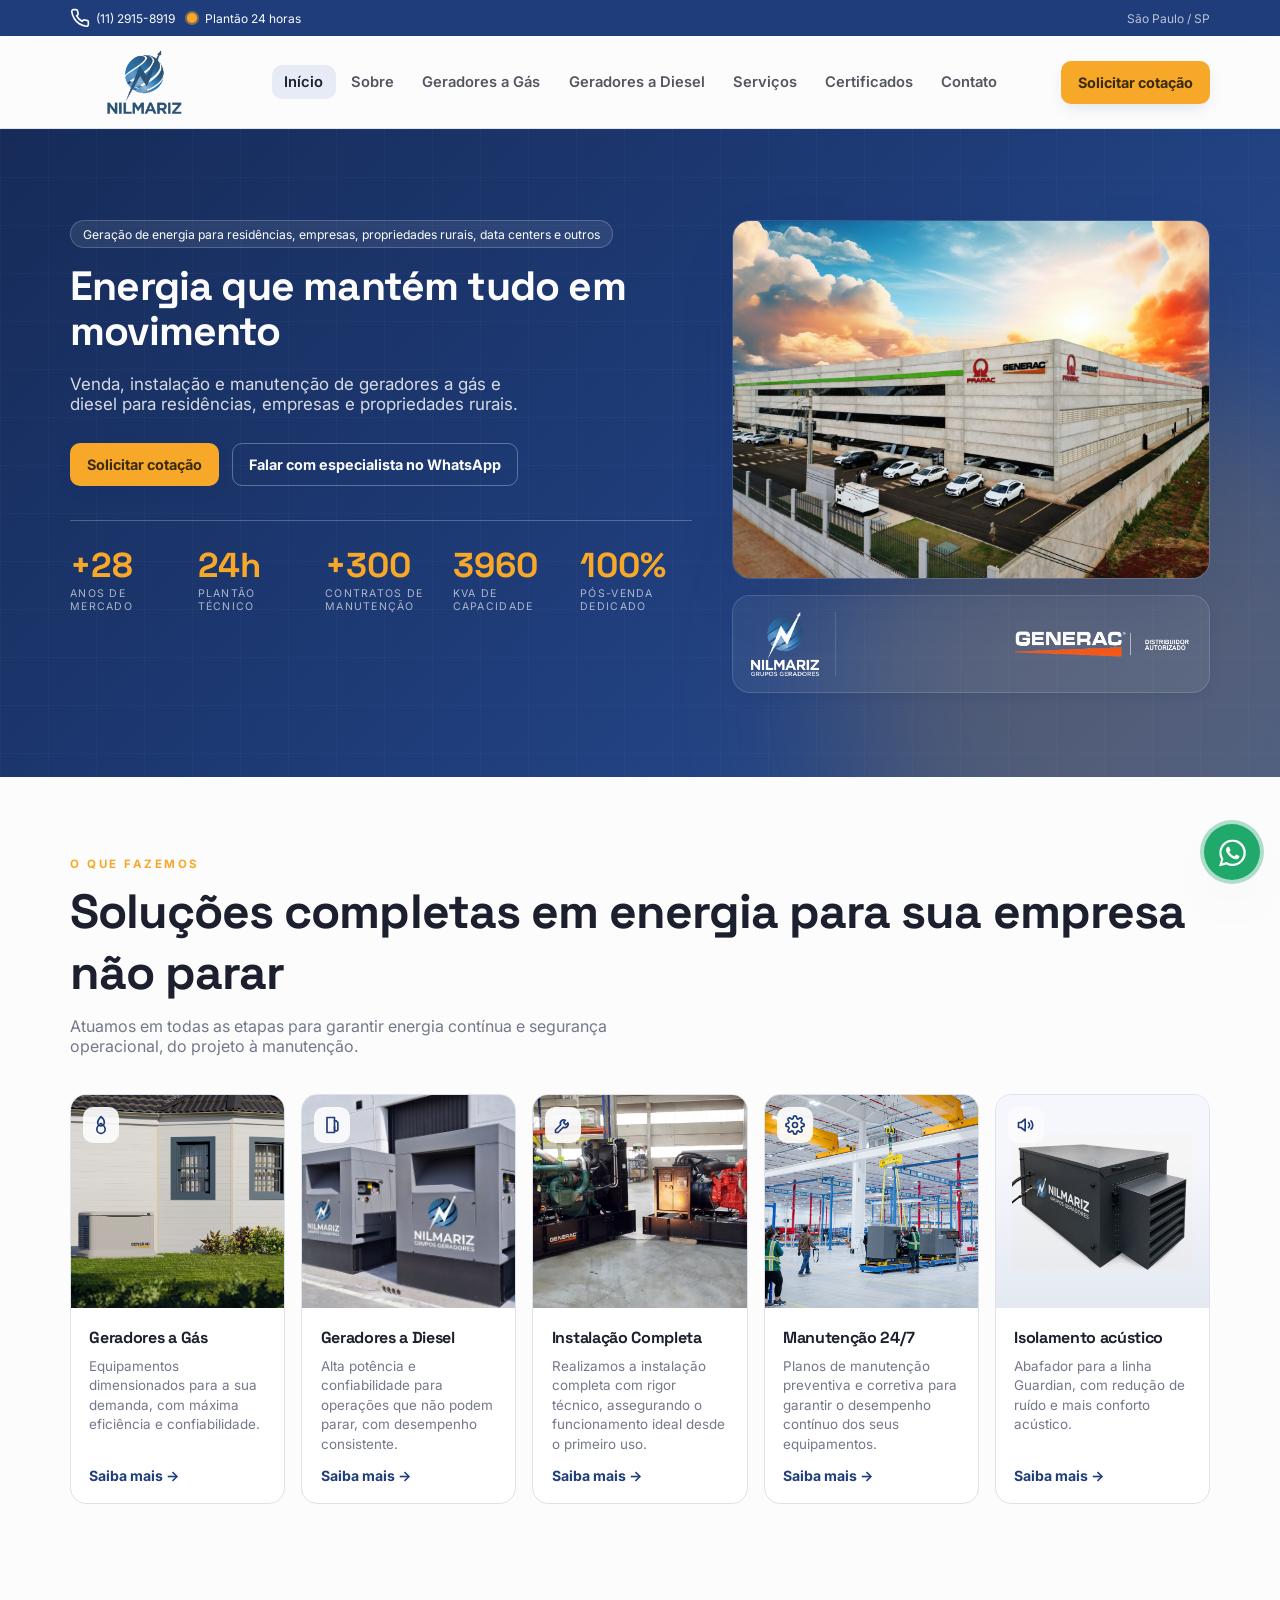
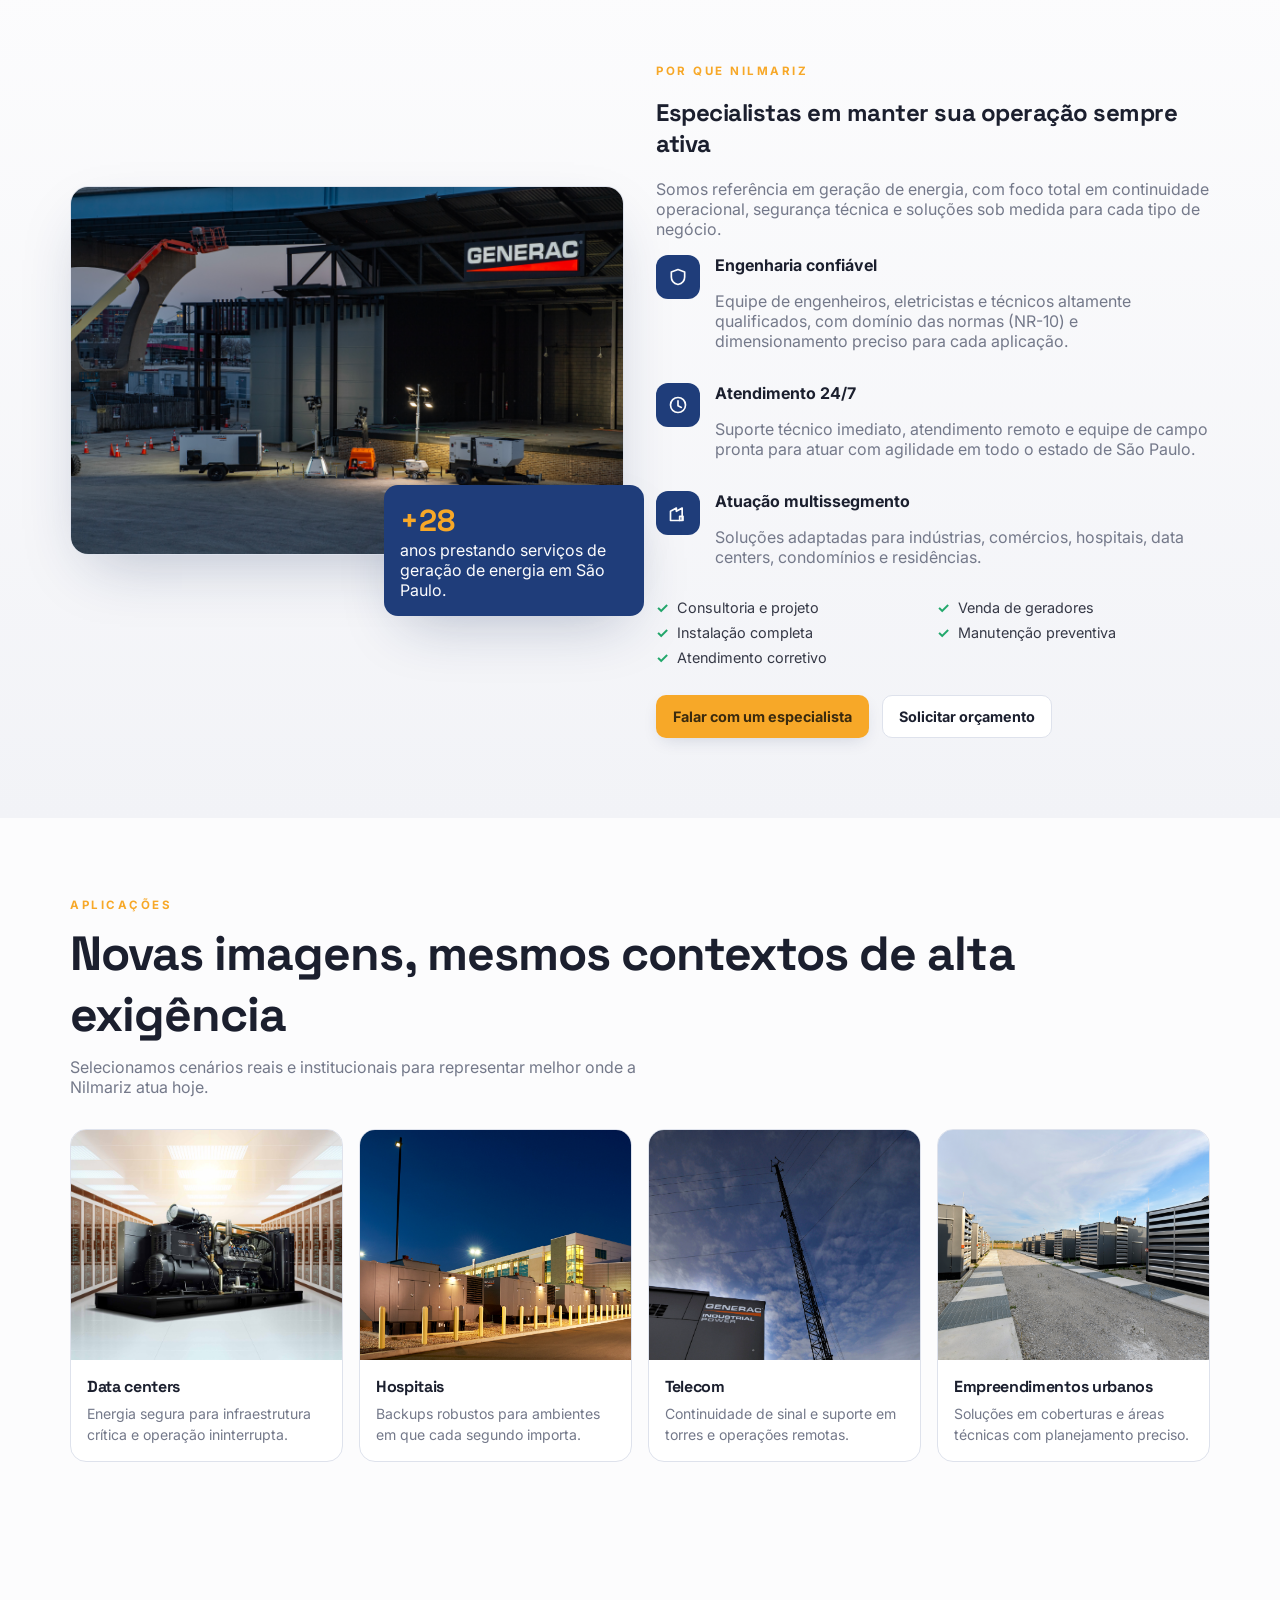
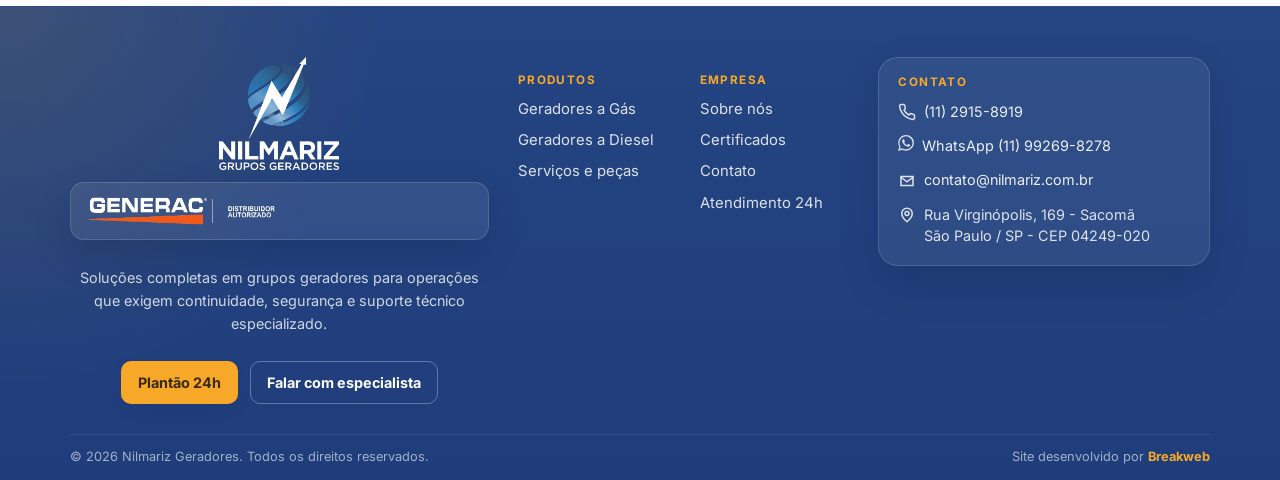
==== commit 00f87122: "Ajusta selos Generac e pagina de gas" ====
--- a/index.html
+++ b/index.html
@@ -43,7 +43,7 @@
             <img src="assets/images/logo-nilmariz-footer.png" alt="Logo da Nilmariz Grupos Geradores" class="hero-cert-strip-logo">
             <span class="hero-cert-strip-divider" aria-hidden="true"></span>
             <div class="hero-cert-strip-copy">
-              <img src="assets/images/generac-assistencia-autorizada-white.png" alt="Generac Assistência Autorizada" class="hero-cert-strip-generac-logo">
+              <img src="assets/images/generac-distribuidor-autorizado-white.png" alt="Generac Distribuidor Autorizado" class="hero-cert-strip-generac-logo">
             </div>
           </div>
         </div>
--- a/assets/styles.css
+++ b/assets/styles.css
@@ -386,6 +386,7 @@
 .hero-cert-strip {
   display: flex;
   align-items: center;
+  justify-content: space-between;
   gap: 1rem;
   padding: 1rem 1.15rem;
   border-radius: 18px;
@@ -412,6 +413,8 @@
 .hero-cert-strip-copy {
   display: grid;
   gap: 0.2rem;
+  justify-items: end;
+  margin-left: auto;
 }
 
 .hero-cert-strip-brand {
@@ -422,7 +425,7 @@
 }
 
 .hero-cert-strip-generac-logo {
-  width: min(100%, 230px);
+  width: min(100%, 178px);
   max-width: 100%;
   height: auto;
   display: block;
@@ -1159,12 +1162,15 @@
 
 .footer-brand-panel {
   display: grid;
-  gap: 0.75rem;
+  gap: 0.7rem;
+  justify-items: center;
+  text-align: center;
 }
 
 .footer-brand {
   display: flex;
-  align-items: flex-start;
+  align-items: center;
+  justify-content: center;
 }
 
 .footer-certification {
@@ -1176,6 +1182,7 @@
   border: 1px solid rgba(252, 252, 253, 0.14);
   background: rgba(252, 252, 253, 0.08);
   box-shadow: 0 16px 36px rgba(5, 16, 41, 0.16);
+  justify-self: center;
 }
 
 .footer-certification-brand {
@@ -1186,7 +1193,7 @@
 }
 
 .footer-certification-logo {
-  width: min(100%, 210px);
+  width: min(100%, 190px);
   max-width: 100%;
   height: auto;
   display: block;
@@ -1217,6 +1224,7 @@
   display: flex;
   flex-wrap: wrap;
   gap: 0.75rem;
+  justify-content: center;
 }
 
 .footer-contact {
@@ -1366,6 +1374,15 @@
 
 .certificate-media-document img {
   max-height: 360px;
+}
+
+.certificate-media-logo {
+  min-height: 220px;
+  padding: 2rem;
+}
+
+.certificate-media-logo img {
+  max-height: 120px;
 }
 
 .certificate-copy {
@@ -1540,6 +1557,10 @@
     width: 100%;
     height: 1px;
   }
+  .hero-cert-strip-copy {
+    justify-items: start;
+    margin-left: 0;
+  }
   .section-head { flex-direction: column; align-items: start; }
   .check-list.grid { grid-template-columns: 1fr; }
   .grid-4, .grid-3, .grid-2, .power-grid, .showcase-grid, .certificate-grid { grid-template-columns: 1fr; }
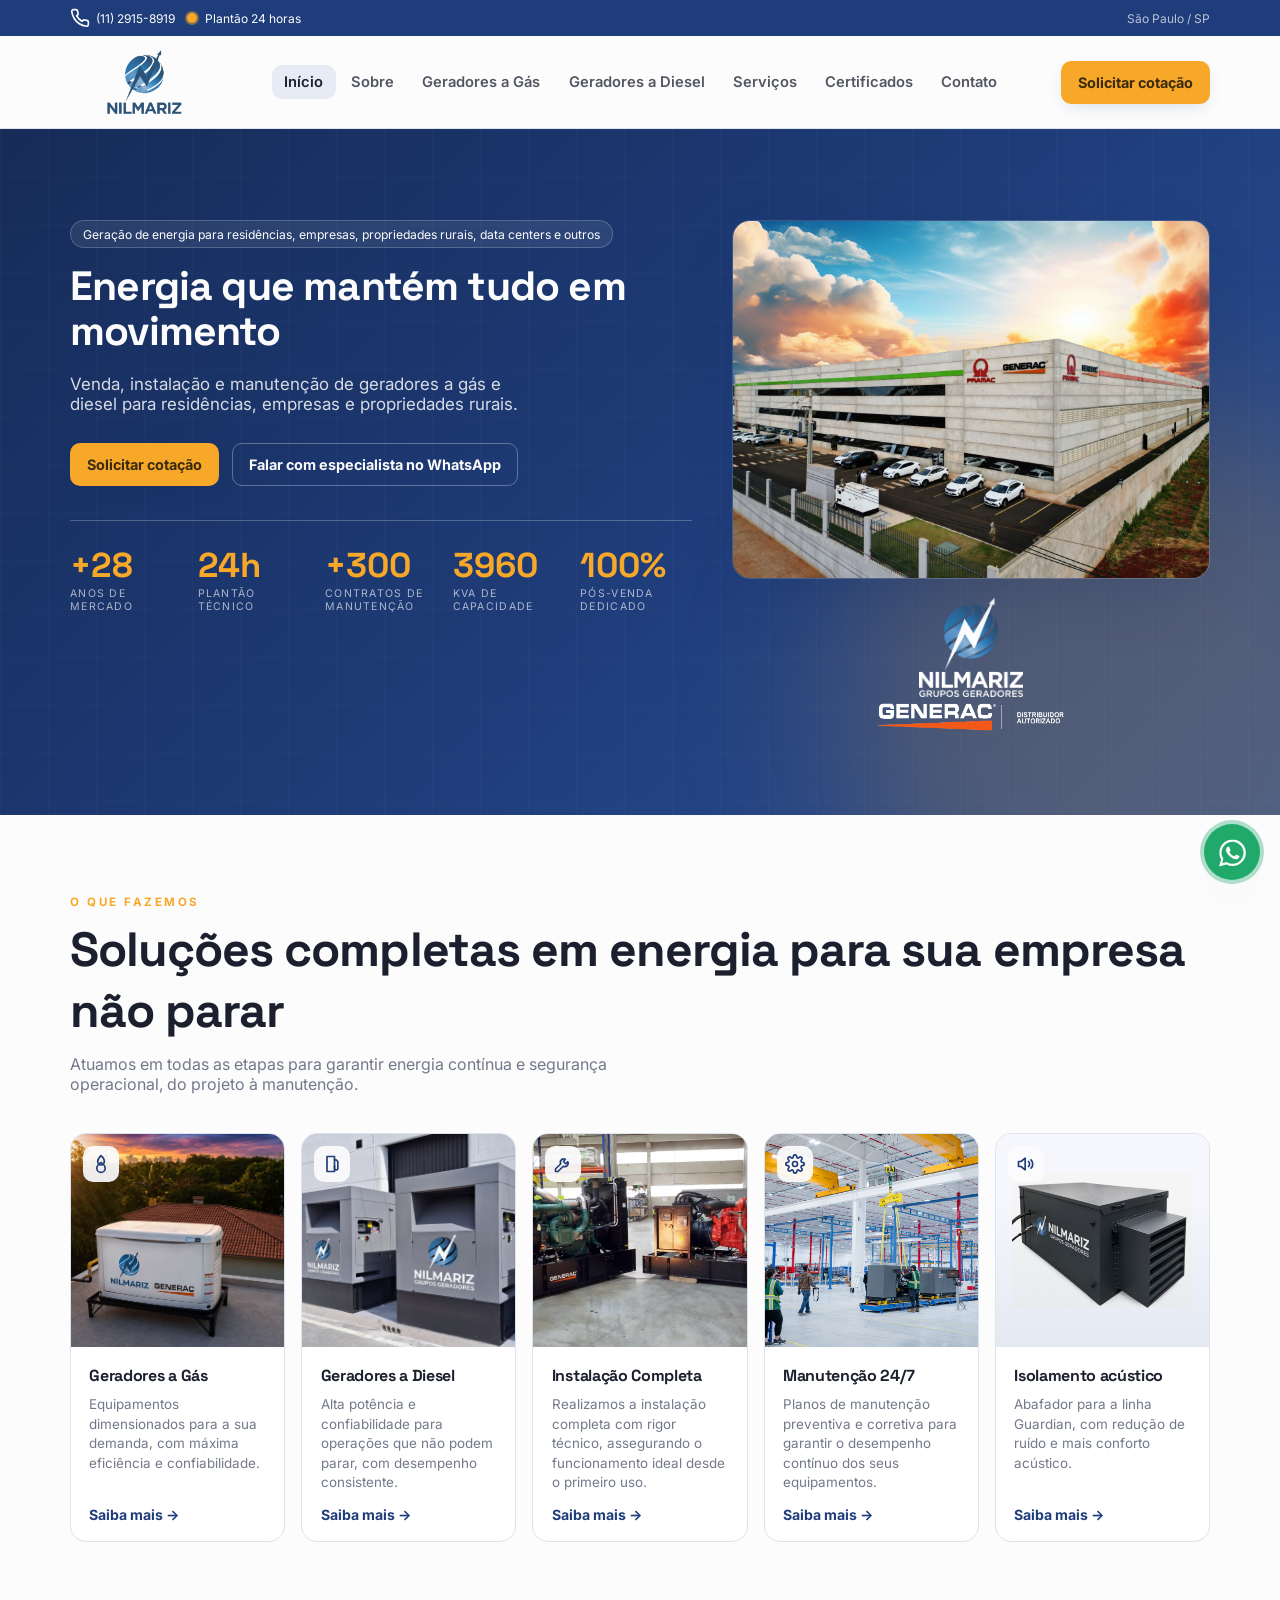
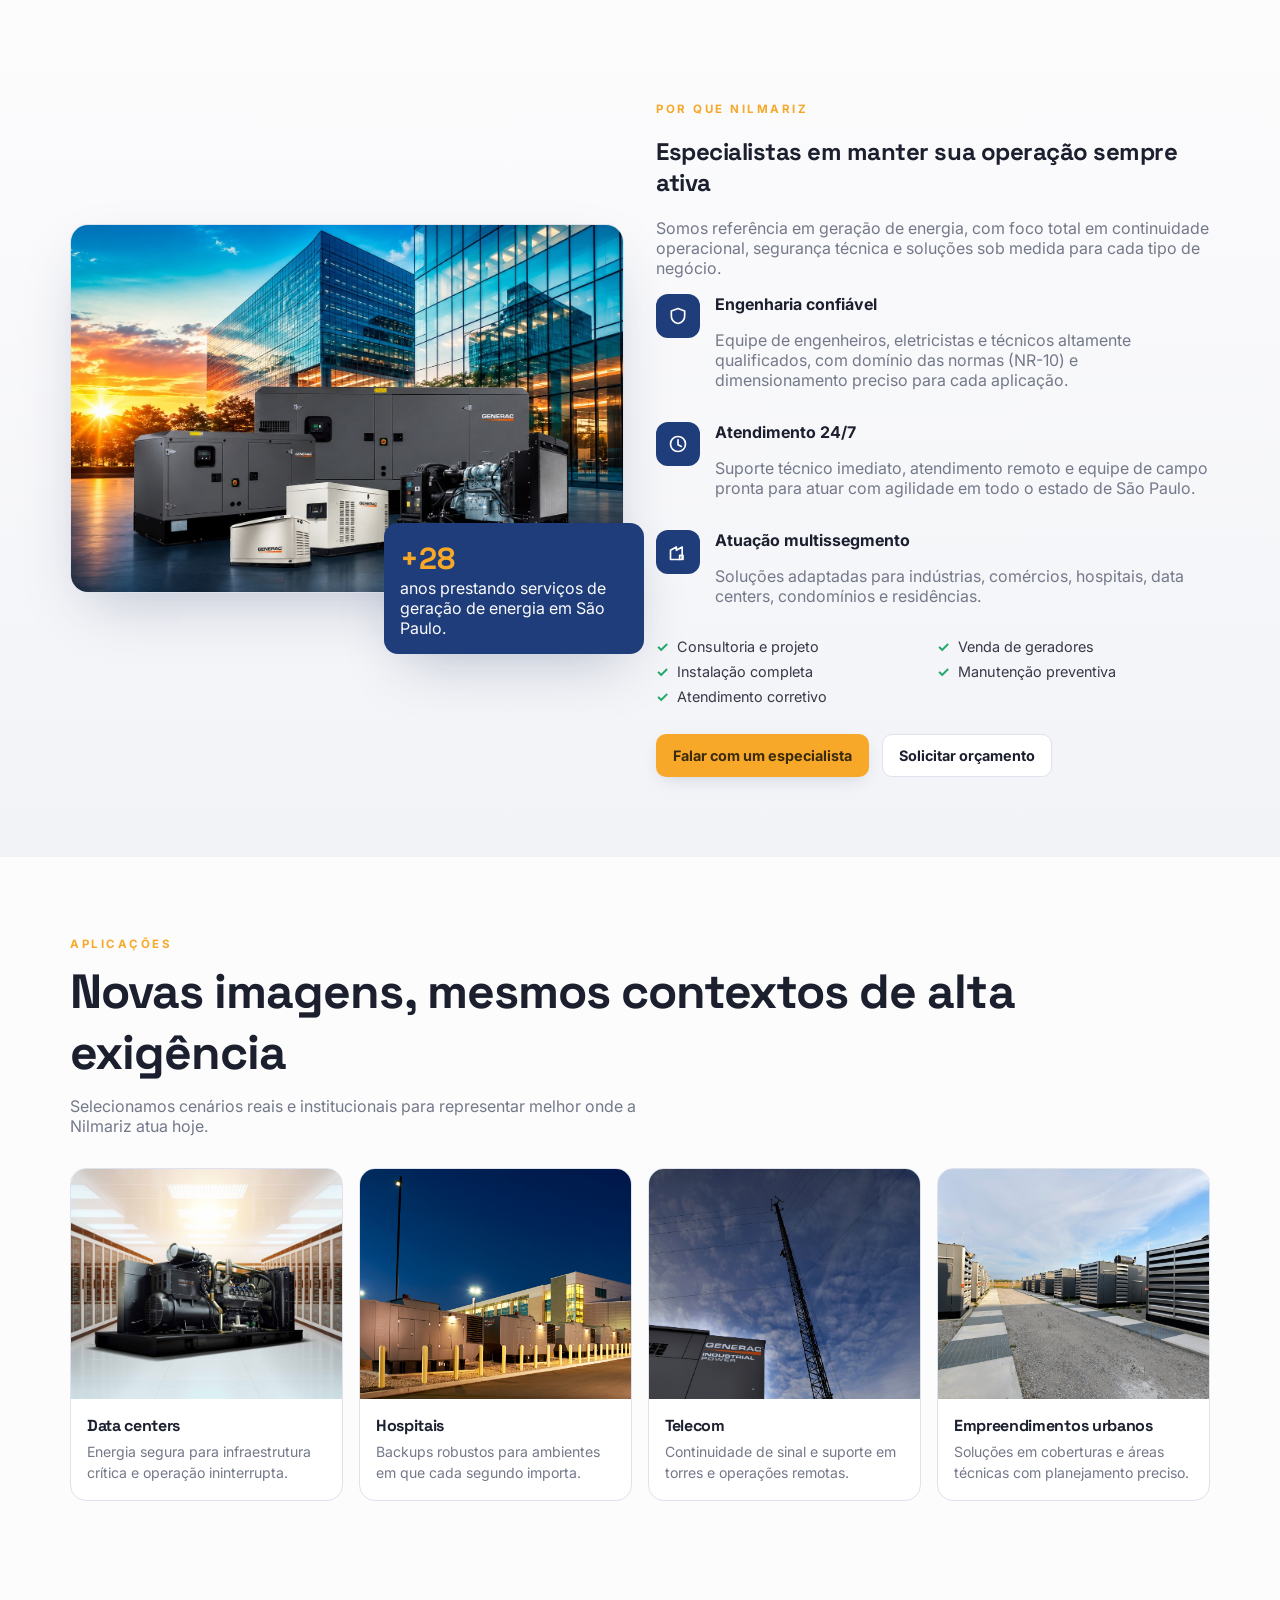
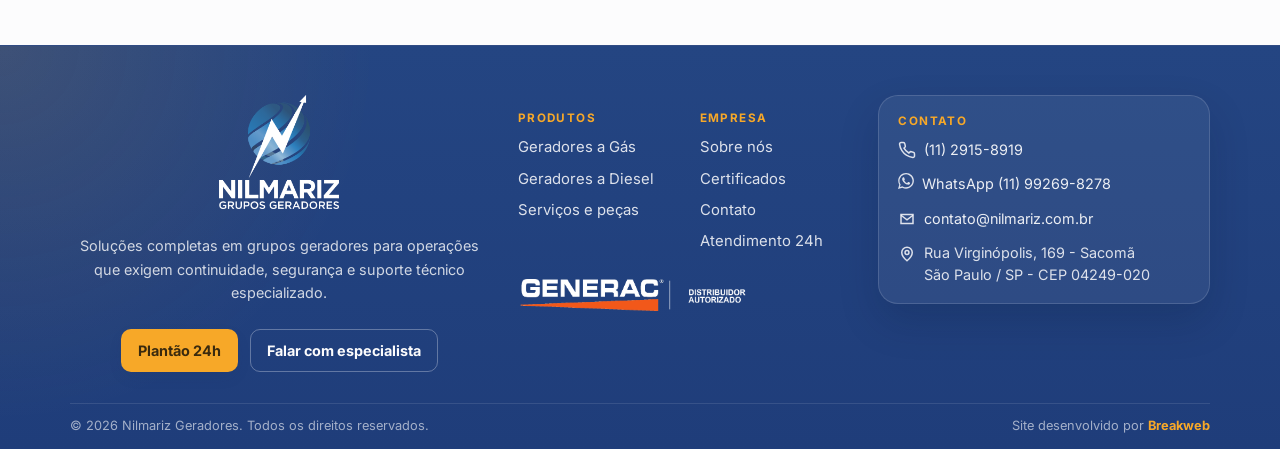
==== commit 0a2dac54: "Atualiza imagens e selos do site" ====
--- a/index.html
+++ b/index.html
@@ -41,10 +41,7 @@
           </div>
           <div class="hero-cert-strip" aria-label="Distribuidor autorizado Generac">
             <img src="assets/images/logo-nilmariz-footer.png" alt="Logo da Nilmariz Grupos Geradores" class="hero-cert-strip-logo">
-            <span class="hero-cert-strip-divider" aria-hidden="true"></span>
-            <div class="hero-cert-strip-copy">
-              <img src="assets/images/generac-distribuidor-autorizado-white.png" alt="Generac Distribuidor Autorizado" class="hero-cert-strip-generac-logo">
-            </div>
+            <img src="assets/images/generac-distribuidor-autorizado-white.png" alt="Generac Distribuidor Autorizado" class="hero-cert-strip-generac-logo">
           </div>
         </div>
       </div>
@@ -63,7 +60,7 @@
         <div class="grid-4 solutions-grid">
           <a class="card product-card" href="geradores-gas.html">
             <div class="product-media">
-              <img src="assets/images/residential-daytime-house.png" alt="Gerador residencial a gás ao lado de uma casa">
+              <img src="assets/images/home-gas-rooftop-sunset.jpg" alt="Gerador a gás Nilmariz instalado em cobertura residencial ao pôr do sol">
               <span class="icon-badge"><svg viewBox="0 0 24 24"><path d="M12 2s4 3.3 4 7a4 4 0 0 1-8 0c0-2.8 2-5 4-7z"/><path d="M12 10c3 2 5 4.2 5 7a5 5 0 0 1-10 0c0-2.8 1.8-4.8 5-7z"/></svg></span>
             </div>
             <div class="product-body">
@@ -126,7 +123,7 @@
     <section class="section subtle">
       <div class="container split">
         <div>
-          <div class="media-card media-card-why"><img src="assets/images/why-nilmariz-stage-power.png" alt="Equipamentos de energia temporária em operação em estrutura urbana"></div>
+          <div class="media-card media-card-why"><img src="assets/images/why-corporate-generator-line.jpg" alt="Linha de geradores Generac em frente a empreendimento corporativo"></div>
           <div class="badge-overlay"><strong>+28</strong><div>anos prestando serviços de geração de energia em São Paulo.</div></div>
         </div>
         <div>
--- a/assets/styles.css
+++ b/assets/styles.css
@@ -385,18 +385,17 @@
 
 .hero-cert-strip {
   display: flex;
-  align-items: center;
-  justify-content: space-between;
-  gap: 1rem;
-  padding: 1rem 1.15rem;
-  border-radius: 18px;
-  border: 1px solid rgba(252, 252, 253, 0.14);
-  background: rgba(252, 252, 253, 0.06);
-  box-shadow: var(--shadow-card);
+  flex-direction: column;
+  align-items: center;
+  justify-content: center;
+  align-self: center;
+  width: min(100%, 320px);
+  gap: 0.35rem;
+  padding: 0.2rem 0 0;
 }
 
 .hero-cert-strip-logo {
-  width: min(100%, 68px);
+  width: min(100%, 104px);
   height: auto;
   object-fit: contain;
   filter: none;
@@ -413,8 +412,8 @@
 .hero-cert-strip-copy {
   display: grid;
   gap: 0.2rem;
-  justify-items: end;
-  margin-left: auto;
+  justify-items: start;
+  margin-left: 0;
 }
 
 .hero-cert-strip-brand {
@@ -425,7 +424,7 @@
 }
 
 .hero-cert-strip-generac-logo {
-  width: min(100%, 178px);
+  width: min(100%, 190px);
   max-width: 100%;
   height: auto;
   display: block;
@@ -681,6 +680,17 @@
   object-position: center 58%;
 }
 
+.gas-highlight-media {
+  max-width: 900px;
+  min-height: 0;
+  aspect-ratio: 16 / 9;
+  margin: 2rem auto 0;
+}
+
+.gas-highlight-media img {
+  object-position: center;
+}
+
 .showcase-copy {
   padding: 1rem;
 }
@@ -747,7 +757,8 @@
 .media-card-install img {
   width: 100%;
   height: 100%;
-  object-fit: cover;
+  object-fit: contain;
+  background: #fff;
   display: block;
 }
 
@@ -1173,16 +1184,21 @@
   justify-content: center;
 }
 
+.footer-nav-stack {
+  display: grid;
+  gap: 1.7rem;
+  align-content: start;
+}
+
 .footer-certification {
   display: inline-flex;
   flex-direction: column;
   gap: 0.22rem;
-  padding: 0.85rem 1rem;
-  border-radius: 14px;
-  border: 1px solid rgba(252, 252, 253, 0.14);
-  background: rgba(252, 252, 253, 0.08);
-  box-shadow: 0 16px 36px rgba(5, 16, 41, 0.16);
-  justify-self: center;
+  padding: 0;
+  border: 0;
+  background: transparent;
+  box-shadow: none;
+  justify-self: start;
 }
 
 .footer-certification-brand {
@@ -1193,7 +1209,7 @@
 }
 
 .footer-certification-logo {
-  width: min(100%, 190px);
+  width: min(100%, 230px);
   max-width: 100%;
   height: auto;
   display: block;
@@ -1322,18 +1338,6 @@
   color: #ffd27a;
 }
 
-.certificates-preview {
-  margin-top: 2rem;
-  padding: 1.4rem 1.5rem;
-  border: 1px solid var(--border);
-  border-radius: 18px;
-  background: linear-gradient(135deg, rgba(31, 61, 122, 0.06) 0%, rgba(247, 168, 40, 0.1) 100%);
-  display: flex;
-  align-items: center;
-  justify-content: space-between;
-  gap: 1rem;
-}
-
 .certificate-grid {
   margin-top: 2rem;
   display: grid;
@@ -1369,11 +1373,13 @@
 }
 
 .certificate-media-document {
-  min-height: 320px;
+  min-height: 300px;
+  padding: 0.8rem;
 }
 
 .certificate-media-document img {
-  max-height: 360px;
+  max-height: 340px;
+  border-radius: 10px;
 }
 
 .certificate-media-logo {
@@ -1526,7 +1532,7 @@
     aspect-ratio: 16 / 11;
   }
   .hero-cert-strip-logo {
-    width: min(100%, 60px);
+    width: min(100%, 96px);
   }
   .stats {
     grid-template-columns: repeat(2, minmax(0, 1fr));
@@ -1551,7 +1557,8 @@
   .hero-grid { padding: 4.4rem 0; }
   .hero-cert-strip {
     flex-direction: column;
-    align-items: flex-start;
+    align-items: center;
+    width: min(100%, 280px);
   }
   .hero-cert-strip-divider {
     width: 100%;
@@ -1569,10 +1576,10 @@
   .cta-banner .container { flex-direction: column; align-items: flex-start; }
   .footer-bottom { flex-direction: column; }
   .footer-nav-wrap { grid-template-columns: 1fr; gap: 1.5rem; }
+  .footer-certification { justify-self: center; }
   .footer-actions { flex-direction: column; }
   .footer-actions .btn { width: 100%; }
   .footer-contact-card { padding: 1.2rem; }
-  .certificates-preview { flex-direction: column; align-items: flex-start; }
   .media-card { min-height: 0; }
   .media-card img { height: 100%; display: block; }
   .media-card-about {
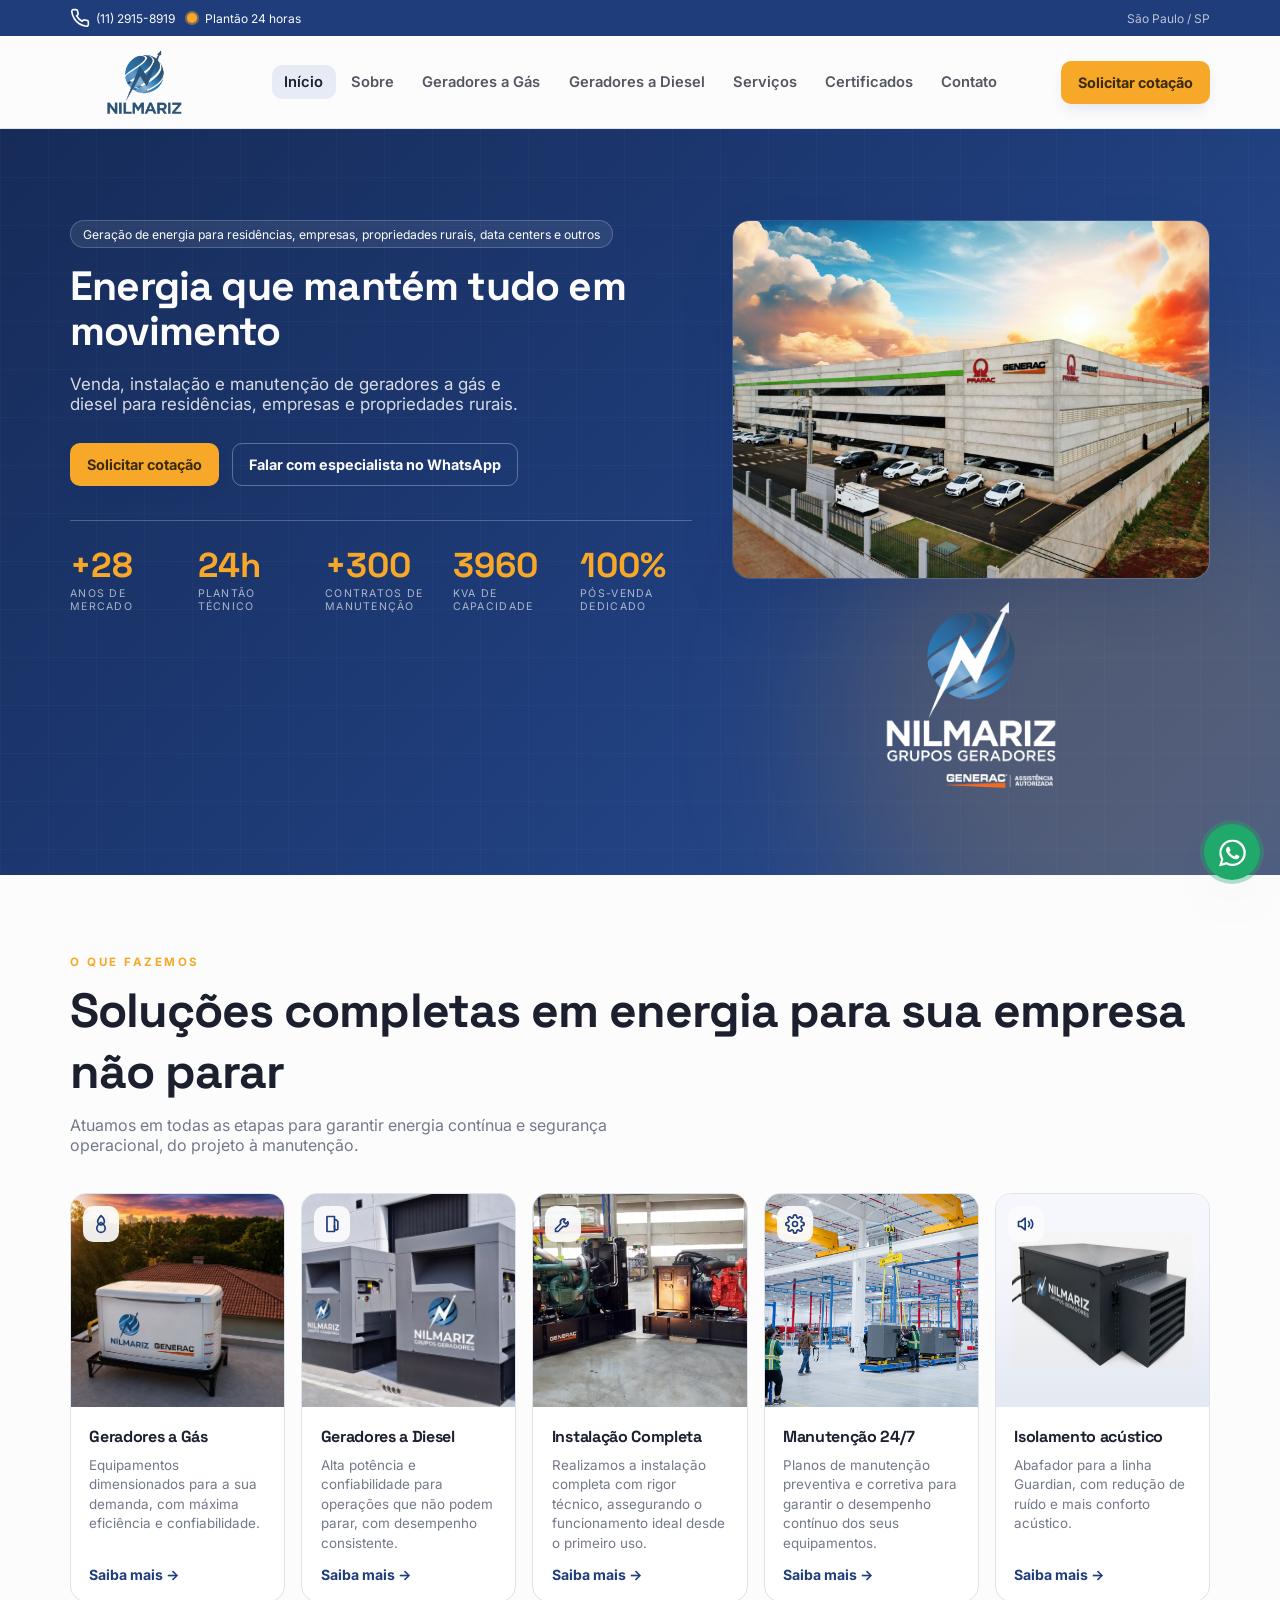
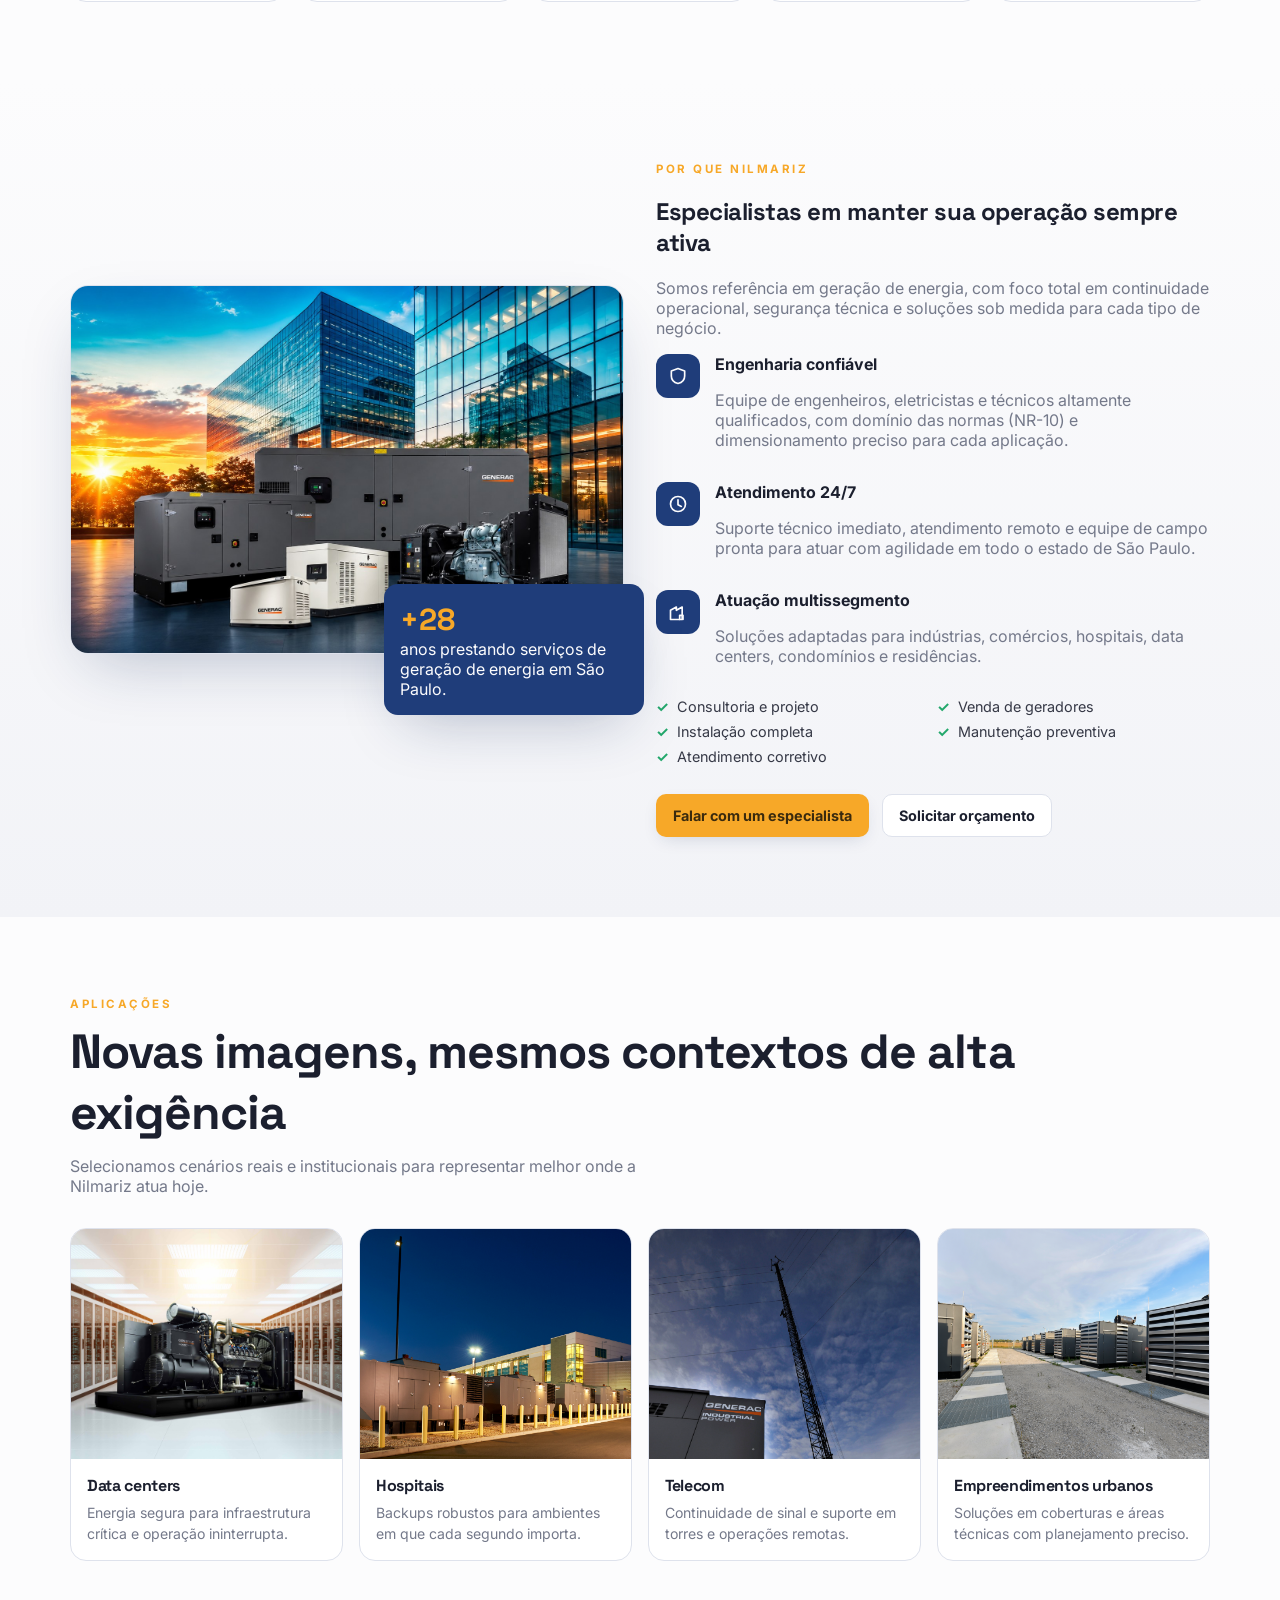
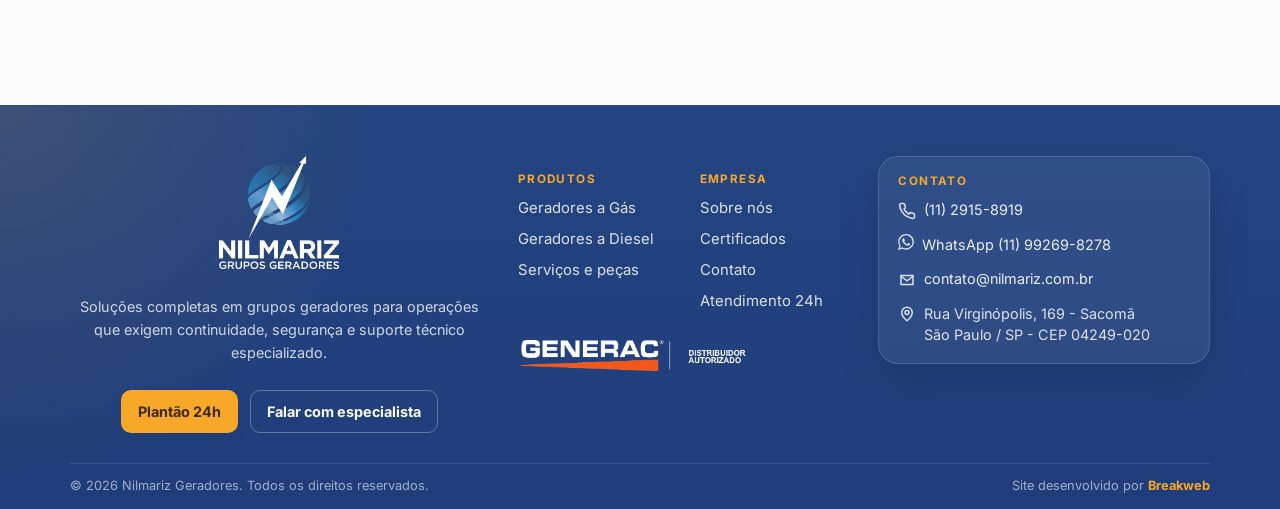
==== commit 6d9384e2: "Ajusta logos e imagem diesel" ====
--- a/index.html
+++ b/index.html
@@ -39,9 +39,8 @@
           <div class="hero-image-card hero-image-card-focus">
             <img src="assets/images/home-cover-building-clean.png" alt="Centro logístico com marcas parceiras e gerador em área externa">
           </div>
-          <div class="hero-cert-strip" aria-label="Distribuidor autorizado Generac">
-            <img src="assets/images/logo-nilmariz-footer.png" alt="Logo da Nilmariz Grupos Geradores" class="hero-cert-strip-logo">
-            <img src="assets/images/generac-distribuidor-autorizado-white.png" alt="Generac Distribuidor Autorizado" class="hero-cert-strip-generac-logo">
+          <div class="hero-cert-strip" aria-label="Nilmariz e Generac Assistência Autorizada">
+            <img src="assets/images/logo-nilmariz-assistencia-hero.png" alt="Nilmariz Grupos Geradores e Generac Assistência Autorizada" class="hero-cert-strip-combo">
           </div>
         </div>
       </div>
--- a/assets/styles.css
+++ b/assets/styles.css
@@ -389,13 +389,13 @@
   align-items: center;
   justify-content: center;
   align-self: center;
-  width: min(100%, 320px);
-  gap: 0.35rem;
+  width: min(100%, 210px);
+  gap: 0.12rem;
   padding: 0.2rem 0 0;
 }
 
 .hero-cert-strip-logo {
-  width: min(100%, 104px);
+  width: min(100%, 118px);
   height: auto;
   object-fit: contain;
   filter: none;
@@ -424,7 +424,16 @@
 }
 
 .hero-cert-strip-generac-logo {
-  width: min(100%, 190px);
+  width: min(100%, 138px);
+  max-width: 100%;
+  height: auto;
+  display: block;
+  object-fit: contain;
+  margin-top: -0.1rem;
+}
+
+.hero-cert-strip-combo {
+  width: clamp(124px, 16vw, 176px);
   max-width: 100%;
   height: auto;
   display: block;
